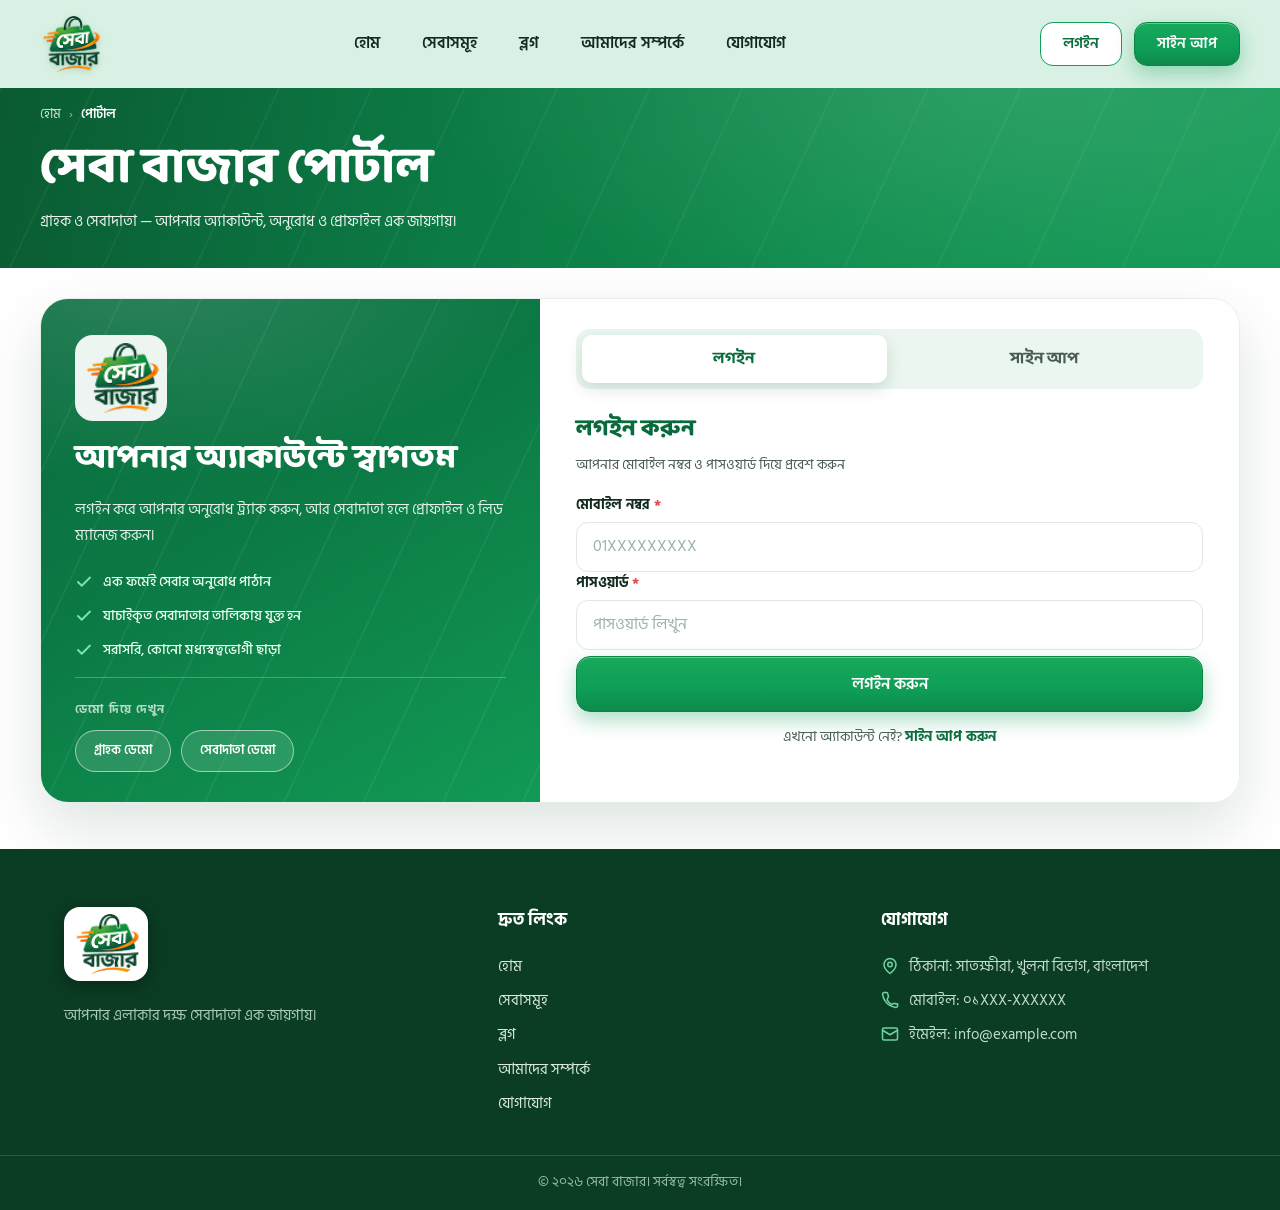
==== portal.html @ 0a8f495e "Add সেবা বাজার পোর্টাল — portal.html (গ্রাহক ও সেবাদাতা অ্যাকাউন্ট) New account portal inspired by t" ====
<!DOCTYPE html>
<html lang="bn">
<head>
  <meta charset="UTF-8" />
  <meta name="viewport" content="width=device-width, initial-scale=1.0" />
  <meta name="theme-color" content="#0b6e3c" />
  <title>পোর্টাল | সেবা বাজার — গ্রাহক ও সেবাদাতা অ্যাকাউন্ট</title>
  <meta name="description" content="সেবা বাজার পোর্টাল — গ্রাহক ও সেবাদাতা অ্যাকাউন্ট। লগইন বা সাইন আপ করুন, আপনার অনুরোধ ও প্রোফাইল পরিচালনা করুন।" />
  <meta property="og:title" content="পোর্টাল | সেবা বাজার" />
  <meta property="og:description" content="গ্রাহক ও সেবাদাতা — আপনার অ্যাকাউন্ট এক জায়গায়।" />
  <meta property="og:type" content="website" />
  <link rel="icon" type="image/png" href="assets/sheba-bazer-logo.png" />
  <link rel="stylesheet" href="css/styles.css" />
</head>
<body class="page-services page-portal" data-page="portal">

<div id="app-header"></div>

<main>

  <!-- Breadcrumb band -->
  <section class="svc-hero about-hero" aria-label="সেবা বাজার পোর্টাল">
    <div class="container">
      <nav class="svc-crumb" aria-label="বর্তমান পাতা">
        <a href="index.html">হোম</a>
        <span class="svc-crumb-sep" aria-hidden="true">›</span>
        <span aria-current="page">পোর্টাল</span>
      </nav>
      <h1 class="svc-title about-title">সেবা বাজার পোর্টাল</h1>
      <p class="svc-sub about-sub">গ্রাহক ও সেবাদাতা — আপনার অ্যাকাউন্ট, অনুরোধ ও প্রোফাইল এক জায়গায়।</p>
    </div>
  </section>

  <!-- ══════════ GATEWAY (logged out) ══════════ -->
  <section class="portal-gateway" id="portalGateway" aria-label="লগইন বা সাইন আপ">
    <div class="container">
      <div class="portal-shell">

        <!-- Brand panel -->
        <div class="portal-brand">
          <img class="portal-brand-logo" src="assets/sheba-bazer-logo.png" width="92" alt="সেবা বাজার লোগো" />
          <h2 class="portal-brand-title">আপনার অ্যাকাউন্টে স্বাগতম</h2>
          <p class="portal-brand-text">লগইন করে আপনার অনুরোধ ট্র্যাক করুন, আর সেবাদাতা হলে প্রোফাইল ও লিড ম্যানেজ করুন।</p>
          <ul class="portal-brand-list">
            <li><svg width="18" height="18" viewBox="0 0 24 24" fill="none" stroke="currentColor" stroke-width="2.4" stroke-linecap="round" stroke-linejoin="round" aria-hidden="true"><path d="M20 6 9 17l-5-5"/></svg> এক ফর্মেই সেবার অনুরোধ পাঠান</li>
            <li><svg width="18" height="18" viewBox="0 0 24 24" fill="none" stroke="currentColor" stroke-width="2.4" stroke-linecap="round" stroke-linejoin="round" aria-hidden="true"><path d="M20 6 9 17l-5-5"/></svg> যাচাইকৃত সেবাদাতার তালিকায় যুক্ত হন</li>
            <li><svg width="18" height="18" viewBox="0 0 24 24" fill="none" stroke="currentColor" stroke-width="2.4" stroke-linecap="round" stroke-linejoin="round" aria-hidden="true"><path d="M20 6 9 17l-5-5"/></svg> সরাসরি, কোনো মধ্যস্বত্বভোগী ছাড়া</li>
          </ul>
          <div class="portal-demo">
            <p class="portal-demo-title">ডেমো দিয়ে দেখুন</p>
            <div class="portal-demo-btns">
              <button type="button" class="portal-demo-btn" id="demoCustomerBtn">গ্রাহক ডেমো</button>
              <button type="button" class="portal-demo-btn" id="demoProviderBtn">সেবাদাতা ডেমো</button>
            </div>
          </div>
        </div>

        <!-- Form panel with tabs -->
        <div class="portal-forms">
          <div class="portal-tabs" role="tablist" aria-label="লগইন বা সাইন আপ">
            <button type="button" class="portal-tab is-active" id="tabLogin" role="tab" aria-selected="true" aria-controls="panelLogin">লগইন</button>
            <button type="button" class="portal-tab" id="tabSignup" role="tab" aria-selected="false" aria-controls="panelSignup">সাইন আপ</button>
          </div>

          <!-- LOGIN -->
          <form id="panelLogin" class="portal-panel" role="tabpanel" aria-labelledby="tabLogin" novalidate>
            <h2 class="portal-title">লগইন করুন</h2>
            <p class="portal-hint">আপনার মোবাইল নম্বর ও পাসওয়ার্ড দিয়ে প্রবেশ করুন</p>
            <div class="field">
              <label class="field-label" for="loginPhone">মোবাইল নম্বর <i>*</i></label>
              <input type="tel" id="loginPhone" class="field-input" placeholder="01XXXXXXXXX" inputmode="numeric" maxlength="11" autocomplete="tel" required />
              <p class="field-error">সঠিক ১১-সংখ্যার মোবাইল নম্বর দিন।</p>
            </div>
            <div class="field">
              <label class="field-label" for="loginPassword">পাসওয়ার্ড <i>*</i></label>
              <input type="password" id="loginPassword" class="field-input" placeholder="পাসওয়ার্ড লিখুন" autocomplete="current-password" required />
              <p class="field-error">পাসওয়ার্ড খালি রাখা যাবে না।</p>
            </div>
            <button type="submit" class="btn btn-solid btn-lg portal-submit">লগইন করুন</button>
            <p class="portal-switch">এখনো অ্যাকাউন্ট নেই? <button type="button" class="portal-switch-btn" data-goto-tab="signup">সাইন আপ করুন</button></p>
          </form>

          <!-- SIGNUP -->
          <form id="panelSignup" class="portal-panel" role="tabpanel" aria-labelledby="tabSignup" novalidate hidden>
            <h2 class="portal-title">অ্যাকাউন্ট খুলুন</h2>
            <p class="portal-hint">মিনিট খানেকেই গ্রাহক বা সেবাদাতা অ্যাকাউন্ট খুলুন</p>

            <fieldset class="portal-role-group" aria-label="অ্যাকাউন্টের ধরন">
              <legend class="field-label">আমি…</legend>
              <div class="portal-role-cards">
                <label class="portal-role-card is-checked">
                  <input type="radio" name="accountRole" value="customer" checked />
                  <span class="portal-role-icon" aria-hidden="true"><svg width="26" height="26" viewBox="0 0 24 24" fill="none" stroke="currentColor" stroke-width="2" stroke-linecap="round" stroke-linejoin="round"><circle cx="12" cy="8" r="4"/><path d="M4 21c0-3.9 3.6-7 8-7s8 3.1 8 7"/></svg></span>
                  <span class="portal-role-name">গ্রাহক</span>
                  <span class="portal-role-desc">সেবা পেতে চাই</span>
                </label>
                <label class="portal-role-card">
                  <input type="radio" name="accountRole" value="provider" />
                  <span class="portal-role-icon" aria-hidden="true"><svg width="26" height="26" viewBox="0 0 24 24" fill="none" stroke="currentColor" stroke-width="2" stroke-linecap="round" stroke-linejoin="round"><path d="M14.7 6.3a4.5 4.5 0 0 0-6 5.6L3 18.6a1.8 1.8 0 0 0 2.5 2.5l6.7-5.7a4.5 4.5 0 0 0 5.6-6l-3.2 3.2-2.6-2.6 3.7-3.7Z"/></svg></span>
                  <span class="portal-role-name">সেবাদাতা</span>
                  <span class="portal-role-desc">কাজ পেতে চাই</span>
                </label>
              </div>
            </fieldset>

            <div class="contact-grid">
              <div class="field">
                <label class="field-label" for="signupName">আপনার নাম <i>*</i></label>
                <input type="text" id="signupName" class="field-input" placeholder="নাম লিখুন" autocomplete="name" required />
                <p class="field-error">নামটি অন্তত ২ অক্ষরের হতে হবে।</p>
              </div>
              <div class="field">
                <label class="field-label" for="signupPhone">মোবাইল নম্বর <i>*</i></label>
                <input type="tel" id="signupPhone" class="field-input" placeholder="01XXXXXXXXX" inputmode="numeric" maxlength="11" autocomplete="tel" required />
                <p class="field-error">সঠিক ১১-সংখ্যার মোবাইল নম্বর দিন।</p>
              </div>
            </div>

            <div class="field">
              <label class="field-label" for="signupPassword">পাসওয়ার্ড <i>*</i></label>
              <input type="password" id="signupPassword" class="field-input" placeholder="কমপক্ষে ৬ অক্ষর" autocomplete="new-password" required />
              <p class="field-error">পাসওয়ার্ড কমপক্ষে ৬ অক্ষরের হতে হবে।</p>
            </div>

            <!-- provider-only fields -->
            <div class="portal-provider-fields" id="providerFields" hidden>
              <div class="field">
                <label class="field-label" for="providerService">আপনার সেবা <i>*</i></label>
                <label class="select-wrap">
                  <select id="providerService" class="select-input"><option value="">সেবা বেছে নিন</option></select>
                  <svg class="select-chevron" width="18" height="18" viewBox="0 0 24 24" fill="none" stroke="currentColor" stroke-width="2.2" stroke-linecap="round" stroke-linejoin="round"><path d="m6 9 6 6 6-6"/></svg>
                </label>
                <p class="field-error">অনুগ্রহ করে সেবাটি বেছে নিন।</p>
              </div>
              <div class="contact-grid contact-grid--area">
                <label class="select-wrap">
                  <span class="sr-only">বিভাগ</span>
                  <select id="providerDivision" class="select-input"><option value="">বিভাগ</option></select>
                  <svg class="select-chevron" width="18" height="18" viewBox="0 0 24 24" fill="none" stroke="currentColor" stroke-width="2.2" stroke-linecap="round" stroke-linejoin="round"><path d="m6 9 6 6 6-6"/></svg>
                </label>
                <label class="select-wrap">
                  <span class="sr-only">জেলা</span>
                  <select id="providerDistrict" class="select-input" disabled><option value="">জেলা</option></select>
                  <svg class="select-chevron" width="18" height="18" viewBox="0 0 24 24" fill="none" stroke="currentColor" stroke-width="2.2" stroke-linecap="round" stroke-linejoin="round"><path d="m6 9 6 6 6-6"/></svg>
                </label>
                <label class="select-wrap">
                  <span class="sr-only">উপজেলা</span>
                  <select id="providerUpazila" class="select-input" disabled><option value="">উপজেলা</option></select>
                  <svg class="select-chevron" width="18" height="18" viewBox="0 0 24 24" fill="none" stroke="currentColor" stroke-width="2.2" stroke-linecap="round" stroke-linejoin="round"><path d="m6 9 6 6 6-6"/></svg>
                </label>
              </div>
              <p class="field-error portal-area-error" id="providerAreaError" hidden>সেবাদাতা হতে হলে আপনার এলাকা বেছে নিন।</p>
            </div>

            <button type="submit" class="btn btn-solid btn-lg portal-submit">অ্যাকাউন্ট খুলুন</button>
            <p class="portal-switch">আগে থেকেই অ্যাকাউন্ট আছে? <button type="button" class="portal-switch-btn" data-goto-tab="login">লগইন করুন</button></p>
          </form>
        </div>

      </div>
    </div>
  </section>

  <!-- ══════════ DASHBOARD (logged in) ══════════ -->
  <section class="portal-dashboard" id="portalDashboard" aria-label="আমার ড্যাশবোর্ড" hidden>
    <div class="container">

      <!-- Welcome band -->
      <div class="portal-welcome">
        <div class="portal-welcome-id">
          <span class="portal-avatar" id="portalAvatar" aria-hidden="true">S</span>
          <div>
            <h2 class="portal-welcome-name" id="portalWelcomeName">স্বাগতম!</h2>
            <p class="portal-welcome-meta"><span class="portal-role-badge" id="portalRoleBadge">গ্রাহক</span><span id="portalWelcomePhone"></span></p>
          </div>
        </div>
        <button class="btn btn-outline-light portal-logout" id="portalLogoutBtn" type="button">
          <svg width="18" height="18" viewBox="0 0 24 24" fill="none" stroke="currentColor" stroke-width="2" stroke-linecap="round" stroke-linejoin="round" aria-hidden="true"><path d="M9 21H5a2 2 0 0 1-2-2V5a2 2 0 0 1 2-2h4"/><path d="m16 17 5-5-5-5"/><path d="M21 12H9"/></svg>
          লগআউট
        </button>
      </div>

      <!-- Stats row -->
      <div class="portal-stats" id="portalStats"></div>

      <div class="portal-dash-grid">
        <!-- Main column: requests / leads -->
        <div class="portal-panel-card">
          <div class="portal-panel-head">
            <h3 class="portal-panel-title" id="portalListTitle">আমার অনুরোধ</h3>
            <a class="btn btn-outline btn-sm" id="portalListCta" href="index.html#request">নতুন অনুরোধ</a>
          </div>
          <div class="portal-request-list" id="portalRequestList"></div>
          <div class="portal-empty" id="portalEmpty" hidden>
            <svg width="46" height="46" viewBox="0 0 24 24" fill="none" stroke="currentColor" stroke-width="1.6" stroke-linecap="round" stroke-linejoin="round" aria-hidden="true"><path d="M9 5h6M9 3h6a2 2 0 0 1 2 2v14l-5-3-5 3V5a2 2 0 0 1 2-2Z"/></svg>
            <p id="portalEmptyText"><strong>এখনো কোনো অনুরোধ নেই।</strong> সেবার অনুরোধ পাঠালে এখানে দেখতে পাবেন।</p>
            <a class="btn btn-solid" href="index.html#request">সেবার অনুরোধ পাঠান</a>
          </div>
        </div>

        <!-- Sidebar: profile editor -->
        <aside class="portal-panel-card portal-profile" aria-label="প্রোফাইল">
          <h3 class="portal-panel-title">প্রোফাইল</h3>
          <form id="portalProfileForm" novalidate>
            <div class="field">
              <label class="field-label" for="profileName">আপনার নাম <i>*</i></label>
              <input type="text" id="profileName" class="field-input" required />
            </div>
            <div class="field">
              <label class="field-label" for="profilePhone">মোবাইল নম্বর</label>
              <input type="text" id="profilePhone" class="field-input" readonly aria-readonly="true" />
            </div>
            <div class="field" id="profileServiceField" hidden>
              <label class="field-label" for="profileService">আপনার সেবা</label>
              <label class="select-wrap">
                <select id="profileService" class="select-input"></select>
                <svg class="select-chevron" width="18" height="18" viewBox="0 0 24 24" fill="none" stroke="currentColor" stroke-width="2.2" stroke-linecap="round" stroke-linejoin="round"><path d="m6 9 6 6 6-6"/></svg>
              </label>
            </div>
            <div class="field">
              <label class="field-label" for="profileAddress">ঠিকানা <span class="contact-optional">(ঐচ্ছিক)</span></label>
              <input type="text" id="profileAddress" class="field-input" placeholder="বাড়ির ঠিকানা" />
            </div>
            <div id="profileProviderFields" hidden>
              <label class="select-wrap">
                <span class="sr-only">বিভাগ</span>
                <select id="profileDivision" class="select-input"><option value="">বিভাগ</option></select>
                <svg class="select-chevron" width="18" height="18" viewBox="0 0 24 24" fill="none" stroke="currentColor" stroke-width="2.2" stroke-linecap="round" stroke-linejoin="round"><path d="m6 9 6 6 6-6"/></svg>
              </label>
              <label class="select-wrap">
                <span class="sr-only">জেলা</span>
                <select id="profileDistrict" class="select-input" disabled><option value="">জেলা</option></select>
                <svg class="select-chevron" width="18" height="18" viewBox="0 0 24 24" fill="none" stroke="currentColor" stroke-width="2.2" stroke-linecap="round" stroke-linejoin="round"><path d="m6 9 6 6 6-6"/></svg>
              </label>
              <label class="select-wrap">
                <span class="sr-only">উপজেলা</span>
                <select id="profileUpazila" class="select-input" disabled><option value="">উপজেলা</option></select>
                <svg class="select-chevron" width="18" height="18" viewBox="0 0 24 24" fill="none" stroke="currentColor" stroke-width="2.2" stroke-linecap="round" stroke-linejoin="round"><path d="m6 9 6 6 6-6"/></svg>
              </label>
              <div class="portal-availability">
                <label class="portal-switch-row" for="profileAvailable">
                  <span>
                    <strong>কাজ করতে আছি</strong>
                    <small>বন্ধ থাকলে গ্রাহকরা আপনাকে পাবেন না</small>
                  </span>
                  <input type="checkbox" id="profileAvailable" role="switch" />
                  <span class="portal-switch-ui" aria-hidden="true"></span>
                </label>
              </div>
            </div>
            <button type="submit" class="btn btn-solid portal-save">পরিবর্তন সংরক্ষণ করুন</button>
            <p class="portal-verify-note" id="portalVerifyNote" hidden>আপনার যাচাই প্রক্রিয়া চলছে — <strong>যাচাই প্রক্রিয়াধীন</strong></p>
            <a class="btn btn-outline portal-save" id="portalViewProfileBtn" href="service.html" hidden>আমার প্রোফাইল দেখুন</a>
          </form>
        </aside>
      </div>

    </div>
  </section>

</main>

<div id="app-footer"></div>

<script src="js/components.js"></script>
<script src="js/main.js"></script>
<script src="js/data-locations.js"></script>
<script src="js/portal.js"></script>
</body>
</html>
---- css/styles.css ----
/* ═══════════════════════════════════════════════════════════
   সেবা বাজার — Sheba Bazer · Design system
   Palette:
     --green-900  #0B3D24  footer / deep panel
     --green-800  #0A5B32  brand dark (logo stroke)
     --green-700  #0B6E3C  brand deep
     --green-600  #0E9E58  primary button
     --green-500  #17A95B  primary bright
     --headline   #096B3C  hero headline green
     --mint       #D9F1E4  hero background
     --mint-soft  #EAF6EF  page tint / form section
     --card-tint  #E9F6ED  feature cards
     --orange     #F58634  brand accent
   ═══════════════════════════════════════════════════════════ */

/* Self-hosted brand fonts (OFL) — Hind Siliguri & Baloo Da 2, Bengali + Latin subsets */
@font-face { font-family: 'Hind Siliguri'; font-style: normal; font-weight: 400; font-display: swap; src: url('../assets/fonts/hind-siliguri-bengali-400-normal.woff2') format('woff2'); unicode-range: U+0980-09FF, U+0964-0965, U+200C-200D; }
@font-face { font-family: 'Hind Siliguri'; font-style: normal; font-weight: 400; font-display: swap; src: url('../assets/fonts/hind-siliguri-latin-400-normal.woff2') format('woff2'); unicode-range: U+0000-00FF, U+2000-206F; }
@font-face { font-family: 'Hind Siliguri'; font-style: normal; font-weight: 500; font-display: swap; src: url('../assets/fonts/hind-siliguri-bengali-500-normal.woff2') format('woff2'); unicode-range: U+0980-09FF, U+0964-0965, U+200C-200D; }
@font-face { font-family: 'Hind Siliguri'; font-style: normal; font-weight: 500; font-display: swap; src: url('../assets/fonts/hind-siliguri-latin-500-normal.woff2') format('woff2'); unicode-range: U+0000-00FF, U+2000-206F; }
@font-face { font-family: 'Hind Siliguri'; font-style: normal; font-weight: 600; font-display: swap; src: url('../assets/fonts/hind-siliguri-bengali-600-normal.woff2') format('woff2'); unicode-range: U+0980-09FF, U+0964-0965, U+200C-200D; }
@font-face { font-family: 'Hind Siliguri'; font-style: normal; font-weight: 600; font-display: swap; src: url('../assets/fonts/hind-siliguri-latin-600-normal.woff2') format('woff2'); unicode-range: U+0000-00FF, U+2000-206F; }
@font-face { font-family: 'Hind Siliguri'; font-style: normal; font-weight: 700; font-display: swap; src: url('../assets/fonts/hind-siliguri-bengali-700-normal.woff2') format('woff2'); unicode-range: U+0980-09FF, U+0964-0965, U+200C-200D; }
@font-face { font-family: 'Hind Siliguri'; font-style: normal; font-weight: 700; font-display: swap; src: url('../assets/fonts/hind-siliguri-latin-700-normal.woff2') format('woff2'); unicode-range: U+0000-00FF, U+2000-206F; }
@font-face { font-family: 'Baloo Da 2'; font-style: normal; font-weight: 600; font-display: swap; src: url('../assets/fonts/baloo-da-2-bengali-600-normal.woff2') format('woff2'); unicode-range: U+0980-09FF, U+0964-0965, U+200C-200D; }
@font-face { font-family: 'Baloo Da 2'; font-style: normal; font-weight: 600; font-display: swap; src: url('../assets/fonts/baloo-da-2-latin-600-normal.woff2') format('woff2'); unicode-range: U+0000-00FF, U+2000-206F; }
@font-face { font-family: 'Baloo Da 2'; font-style: normal; font-weight: 700; font-display: swap; src: url('../assets/fonts/baloo-da-2-bengali-700-normal.woff2') format('woff2'); unicode-range: U+0980-09FF, U+0964-0965, U+200C-200D; }
@font-face { font-family: 'Baloo Da 2'; font-style: normal; font-weight: 700; font-display: swap; src: url('../assets/fonts/baloo-da-2-latin-700-normal.woff2') format('woff2'); unicode-range: U+0000-00FF, U+2000-206F; }
@font-face { font-family: 'Baloo Da 2'; font-style: normal; font-weight: 800; font-display: swap; src: url('../assets/fonts/baloo-da-2-bengali-800-normal.woff2') format('woff2'); unicode-range: U+0980-09FF, U+0964-0965, U+200C-200D; }
@font-face { font-family: 'Baloo Da 2'; font-style: normal; font-weight: 800; font-display: swap; src: url('../assets/fonts/baloo-da-2-latin-800-normal.woff2') format('woff2'); unicode-range: U+0000-00FF, U+2000-206F; }

/* Author `display` rules must never defeat the `hidden` attribute */
[hidden] { display: none !important; }

:root {
  --green-900: #0b3d24;
  --green-800: #0a5b32;
  --green-700: #0b6e3c;
  --green-600: #0e9e58;
  --green-500: #17a95b;
  --green-100: #e9f6ed;
  --headline: #096b3c;
  --mint: #d9f1e4;
  --mint-soft: #eaf6ef;
  --mint-deep: #dcefe4;
  --orange: #f58634;
  --ink: #122b1f;
  --ink-soft: #4a5d52;
  --white: #ffffff;
  --radius-lg: 28px;
  --radius-md: 18px;
  --radius-sm: 12px;
  --shadow-card: 0 24px 60px rgba(11, 61, 36, 0.14);
  --shadow-soft: 0 10px 30px rgba(11, 61, 36, 0.10);
  --shadow-btn: 0 8px 20px rgba(14, 158, 88, 0.35);
  --font-body: 'Hind Siliguri', system-ui, sans-serif;
  --font-display: 'Baloo Da 2', 'Hind Siliguri', system-ui, sans-serif;
}

* { box-sizing: border-box; margin: 0; padding: 0; }

html { scroll-behavior: smooth; scroll-padding-top: 96px; }

body {
  font-family: var(--font-body);
  color: var(--ink);
  background: var(--white);
  line-height: 1.6;
  -webkit-font-smoothing: antialiased;
  overflow-x: hidden;
}

.container { width: min(1200px, 100% - 48px); margin-inline: auto; }
.container--narrow { width: min(920px, 100% - 40px); }

.sr-only {
  position: absolute; width: 1px; height: 1px; overflow: hidden;
  clip: rect(0 0 0 0); clip-path: inset(50%); white-space: nowrap;
}

:focus-visible { outline: 3px solid var(--orange); outline-offset: 2px; border-radius: 4px; }

button { font-family: inherit; cursor: pointer; border: none; background: none; }
img, svg { display: block; }

/* ══════════ BUTTONS ══════════ */
.btn {
  display: inline-flex; align-items: center; justify-content: center; gap: 10px;
  font-family: var(--font-body); font-weight: 600; font-size: 1.02rem;
  border-radius: 16px; padding: 13px 26px;
  transition: transform .18s ease, box-shadow .18s ease, background .18s ease, color .18s ease, border-color .18s ease;
  text-decoration: none; white-space: nowrap;
}
.btn:active { transform: scale(.97); }

.btn-solid {
  color: #fff;
  background: linear-gradient(180deg, var(--green-500) 0%, var(--green-600) 60%, #0d8a4b 100%);
  box-shadow: var(--shadow-btn), inset 0 1px 0 rgba(255,255,255,.35);
  border: 1px solid #0c8544;
}
.btn-solid:hover { transform: translateY(-2px); box-shadow: 0 12px 26px rgba(14,158,88,.4), inset 0 1px 0 rgba(255,255,255,.35); }

.btn-outline {
  color: var(--green-700);
  background: #fff;
  border: 1.6px solid var(--green-600);
}
.btn-outline:hover { background: #eefaf1; transform: translateY(-2px); }

.btn-sm { padding: 9px 22px; font-size: .95rem; border-radius: 13px; }

.btn-hero {
  color: #fff;
  background: linear-gradient(180deg, var(--green-500) 0%, var(--green-600) 55%, #0d8a4b 100%);
  box-shadow: var(--shadow-btn), inset 0 1px 0 rgba(255,255,255,.4);
  border-radius: 18px; padding: 15px 34px; font-size: 1.12rem;
  border: 1px solid #0c8544;
}
.btn-hero:hover { transform: translateY(-2px); box-shadow: 0 14px 30px rgba(14,158,88,.45), inset 0 1px 0 rgba(255,255,255,.4); }

/* ══════════ HEADER — transparent, fixed to top (no background) ══════════
   Sits seamlessly on the mint hero at the top of the page.
   A frosted state fades in only once the user scrolls, so the
   sticky bar stays readable over the dark green sections.        */
.site-header {
  position: fixed; top: 0; left: 0; right: 0; z-index: 100;
  background: none;
  border-bottom: 1px solid transparent;
  transition: background .3s ease, box-shadow .3s ease, border-color .3s ease;
}
.site-header.is-scrolled {
  background: rgba(255, 255, 255, 0.82);
  backdrop-filter: blur(16px); -webkit-backdrop-filter: blur(16px);
  border-bottom-color: rgba(11, 61, 36, 0.08);
  box-shadow: 0 10px 30px rgba(11, 61, 36, 0.12);
}
.site-header.menu-open {
  background: rgba(255, 255, 255, 0.96);
  backdrop-filter: blur(16px); -webkit-backdrop-filter: blur(16px);
  border-bottom-color: rgba(11, 61, 36, 0.08);
}

.header-inner {
  height: 88px;                       /* site open: taller bar */
  display: flex; align-items: center; justify-content: space-between; gap: 20px;
  transition: height .38s cubic-bezier(.4, 0, .2, 1);
}
.site-header.is-scrolled .header-inner { height: 66px; }   /* normal height when sticky */

.logo { display: inline-flex; align-items: center; gap: 12px; text-decoration: none; flex-shrink: 0; }
.logo-mark { height: auto; display: block; filter: drop-shadow(0 2px 3px rgba(11,61,36,.18)); transition: transform .38s cubic-bezier(.4, 0, .2, 1); }
.site-header.is-scrolled .header-inner .logo-mark { transform: scale(.88); }

.desktop-nav { display: flex; align-items: center; gap: 6px; }
.nav-link {
  font-family: var(--font-body); font-weight: 600; font-size: .98rem;
  color: var(--ink); text-decoration: none;
  padding: 9px 18px; border-radius: 12px;
  transition: background .18s ease, color .18s ease;
}
.nav-link:hover { background: #eef6f0; color: var(--green-700); }
.nav-link.is-active {
  background: #ffffff;
  color: var(--green-800);
  box-shadow: 0 2px 10px rgba(11, 61, 36, 0.14), inset 0 0 0 1px rgba(11,61,36,.06);
}

.header-actions { display: flex; align-items: center; gap: 12px; flex-shrink: 0; }

/* hamburger */
.hamburger {
  display: none; width: 44px; height: 44px; border-radius: 12px;
  border: 1.5px solid #dcefe4; background: #fff;
  flex-direction: column; align-items: center; justify-content: center; gap: 5px;
}
.hamburger span {
  display: block; width: 20px; height: 2.4px; border-radius: 2px;
  background: var(--green-800); transition: transform .25s ease, opacity .25s ease;
}
.hamburger[aria-expanded="true"] span:nth-child(1) { transform: translateY(7.4px) rotate(45deg); }
.hamburger[aria-expanded="true"] span:nth-child(2) { opacity: 0; }
.hamburger[aria-expanded="true"] span:nth-child(3) { transform: translateY(-7.4px) rotate(-45deg); }

.mobile-panel {
  background: rgba(255,255,255,.98);
  border-top: 1px solid #e4efe8;
  box-shadow: 0 24px 40px rgba(11,61,36,.14);
  animation: panelDrop .28s ease;
}
@keyframes panelDrop { from { opacity: 0; transform: translateY(-10px); } to { opacity: 1; transform: none; } }
.mobile-nav { padding: 18px 24px 26px; display: flex; flex-direction: column; gap: 4px; }
.mobile-link {
  font-weight: 600; font-size: 1.05rem; color: var(--ink); text-decoration: none;
  padding: 12px 14px; border-radius: 12px; border-bottom: 1px solid #eef3ee;
}
.mobile-link:last-of-type { border-bottom: none; }
.mobile-link:hover { background: var(--mint-soft); color: var(--green-800); }
.mobile-auth { display: flex; gap: 12px; margin-top: 12px; }
.mobile-auth .btn { flex: 1; }

/* ══════════ HERO ══════════
   Hero paints from the very top of the document, behind the fixed transparent header. */
.hero {
  padding-bottom: 80px;
  background:
    radial-gradient(1100px 500px at 78% -10%, #ffffff 0%, rgba(255,255,255,0) 55%),
    var(--mint);
  overflow: hidden;
}
.hero-grid {
  display: grid; grid-template-columns: 1.02fr 1fr; align-items: center;
  gap: 24px; min-height: 544px;
  padding: 120px 0 30px;
  position: relative;
}

.hero-badge {
  display: inline-flex; align-items: center; gap: 8px;
  background: #fff; color: var(--green-800);
  font-weight: 600; font-size: .88rem;
  border-radius: 999px; padding: 8px 18px;
  box-shadow: 0 4px 14px rgba(11,61,36,.10);
  border: 1px solid #e2efe6;
}
.hero-badge::before { content: ""; width: 8px; height: 8px; border-radius: 50%; background: var(--green-600); box-shadow: 0 0 0 3px rgba(14,158,88,.2); }

.hero-title {
  margin-top: 20px;
  font-family: var(--font-display);
  font-weight: 800;
  font-size: clamp(2.3rem, 4.4vw, 3.15rem);
  line-height: 1.18;
  letter-spacing: -0.5px;
  color: var(--headline);
  transition: opacity .3s ease, transform .3s ease;
}
@media (min-width: 981px) {
  .hero-title { white-space: nowrap; }
}
.hero-title span { color: var(--green-600); }

.hero-sub {
  margin-top: 16px;
  font-size: clamp(1.02rem, 1.6vw, 1.22rem);
  color: #3c5145; max-width: 46ch;
  transition: opacity .3s ease, transform .3s ease;
}

.hero-copy.is-fading .hero-title,
.hero-copy.is-fading .hero-sub,
.hero-copy.is-fading .hero-badge { opacity: 0; transform: translateY(12px); }

.btn-hero { margin-top: 30px; }

.hero-dots { display: flex; gap: 8px; margin-top: 26px; }
.hero-dot {
  width: 10px; height: 10px; border-radius: 999px;
  background: #a9cfba; transition: all .3s ease; border: none; padding: 0;
}
.hero-dot.is-active { width: 30px; background: var(--green-700); }
.hero-dot:hover { background: var(--green-600); }

.hero-art { display: flex; justify-content: center; align-items: flex-end; }
.fort-scene { width: min(100%, 560px); height: auto; }

/* ══════════ AREA FILTER CARD ══════════ */
.area-card-wrap { position: relative; z-index: 5; }
.area-card {
  background: #fff;
  border-radius: var(--radius-lg);
  box-shadow: var(--shadow-card);
  padding: 26px 30px 24px;
  border: 1px solid #eef5ef;
}
.area-card-title {
  font-size: 1.12rem; font-weight: 700; color: var(--headline);
  margin-bottom: 14px;
}
.area-card-title span { color: var(--green-600); }
.area-grid {
  display: grid; grid-template-columns: repeat(4, 1fr); gap: 12px;
}

.select-wrap { position: relative; display: block; }
.select-input {
  width: 100%; height: 50px;
  appearance: none; -webkit-appearance: none;
  background: #fff;
  border: 1.5px solid #dfe9e2;
  border-radius: var(--radius-sm);
  padding: 0 42px 0 16px;
  font-family: var(--font-body); font-size: .97rem; color: var(--ink);
  transition: border-color .18s ease, box-shadow .18s ease;
}
.select-input:hover { border-color: #c4dccd; }
.select-input:focus { outline: none; border-color: var(--green-600); box-shadow: 0 0 0 4px rgba(14,158,88,.16); }
.select-input:disabled { background: #f5f8f6; color: #93a89c; cursor: not-allowed; }
.select-input:invalid { color: #6b7f72; }
.select-chevron {
  position: absolute; right: 13px; top: 50%; transform: translateY(-50%);
  color: #6b7f72; pointer-events: none;
}

.area-card-btn { margin-top: 14px; border-radius: 14px; }

/* ══════════ SERVICES ══════════ */
.services {
  background:
    radial-gradient(1200px 600px at 15% 0%, rgba(255,255,255,.09), transparent 60%),
    radial-gradient(circle at 50% 50%, transparent 0 90%, rgba(0,0,0,.08)),
    repeating-linear-gradient(-45deg, rgba(255,255,255,.035) 0 2px, transparent 2px 26px),
    linear-gradient(115deg, #086b3d 0%, #0c7a45 35%, #0e8f4e 70%, #119a55 100%);
  padding: 58px 0 64px;
  position: relative;
}

.section-title {
  font-family: var(--font-display); font-weight: 700;
  text-align: center; letter-spacing: -.3px;
}
.section-title--light { color: #fff; font-size: clamp(1.5rem, 3vw, 2.15rem); text-shadow: 0 2px 10px rgba(0,0,0,.18); }
.section-sub { text-align: center; }
.section-sub--light { color: rgba(255,255,255,.85); font-size: .98rem; margin-top: 6px; }

.services-grid {
  margin-top: 34px;
  display: grid; grid-template-columns: repeat(6, 1fr); gap: 26px 12px;
}
.service-item {
  display: flex; flex-direction: column; align-items: center; gap: 12px;
  background: none; border: none; padding: 2px; border-radius: 20px;
}
.service-circle {
  width: 104px; height: 104px; border-radius: 50%;
  background: #fff;
  display: grid; place-items: center;
  box-shadow: 0 10px 24px rgba(4,54,29,.35), inset 0 -4px 0 rgba(11,61,36,.06);
  transition: transform .22s ease, box-shadow .22s ease;
}
.service-circle svg { width: 44px; height: 44px; stroke: var(--green-700); transition: transform .22s ease; }
.service-item:hover .service-circle { transform: translateY(-7px) scale(1.05); box-shadow: 0 18px 36px rgba(4,54,29,.45), 0 0 0 6px rgba(255,255,255,.18); }
.service-item:hover .service-circle svg { transform: scale(1.08); }
.service-item.is-selected .service-circle { box-shadow: 0 0 0 5px #ffd9b0, 0 18px 36px rgba(4,54,29,.45); }
.service-label {
  color: #fff; font-weight: 600; font-size: .97rem; text-align: center;
  text-shadow: 0 1px 4px rgba(0,0,0,.25);
}

/* ad carousel */
.ad-panel {
  margin: 44px auto 0;
  max-width: 920px;
  position: relative;
  background: linear-gradient(160deg, rgba(4,54,29,.55), rgba(4,54,29,.38));
  border: 1px solid rgba(255,255,255,.16);
  border-radius: 26px;
  box-shadow: inset 0 1px 0 rgba(255,255,255,.12), 0 18px 40px rgba(4,54,29,.35);
  overflow: hidden;
}
.ad-viewport { overflow: hidden; border-radius: 26px; }
.ad-track {
  display: flex;
  transition: transform .45s cubic-bezier(.4,.1,.2,1);
}
.ad-slide {
  min-width: 100%;
  padding: 30px 96px 32px;
  text-align: center;
  display: flex; flex-direction: column; align-items: center; gap: 8px;
}
.ad-badge {
  background: rgba(255,255,255,.2); color: #fff;
  font-size: .8rem; font-weight: 600; border-radius: 999px;
  padding: 5px 16px; border: 1px solid rgba(255,255,255,.25);
}
.ad-headline {
  font-family: var(--font-display); font-weight: 700; color: #fff;
  font-size: clamp(1.25rem, 2.6vw, 1.75rem); line-height: 1.35;
}
.ad-sub { color: rgba(255,255,255,.85); font-size: .92rem; }
.ad-cta {
  margin-top: 6px; background: #fff; color: var(--green-800);
  border: 1.5px solid rgba(255,255,255,.9);
  font-weight: 700; border-radius: 999px; padding: 9px 24px;
  box-shadow: 0 6px 16px rgba(0,0,0,.22);
  transition: transform .18s ease;
}
.ad-cta:hover { transform: translateY(-2px) scale(1.02); }

.ad-arrow {
  position: absolute; top: 50%; transform: translateY(-50%);
  width: 46px; height: 46px; border-radius: 50%;
  background: #fff; color: var(--green-800);
  display: grid; place-items: center;
  box-shadow: 0 6px 16px rgba(0,0,0,.3);
  transition: transform .18s ease, box-shadow .18s ease;
  z-index: 2;
}
.ad-arrow:hover { transform: translateY(-50%) scale(1.1); box-shadow: 0 8px 22px rgba(0,0,0,.35); }
.ad-arrow--prev { left: 20px; }
.ad-arrow--next { right: 20px; }

.ad-dots { display: flex; justify-content: center; gap: 8px; margin-top: 16px; }
.ad-dot { width: 9px; height: 9px; border-radius: 999px; background: rgba(255,255,255,.45); border: none; padding: 0; transition: all .3s ease; }
.ad-dot.is-active { width: 26px; background: #fff; }

/* ══════════ TRUSTED PARTNERS ══════════ */
.partners { background: #fff; padding: 54px 0 46px; }
.section-title--dark { color: var(--headline); font-size: clamp(1.35rem, 2.6vw, 1.8rem); }
.partners-row {
  margin-top: 30px;
  display: flex; justify-content: center; gap: clamp(28px, 7vw, 110px);
  flex-wrap: wrap;
}
.partner {
  display: flex; flex-direction: column; align-items: center; gap: 12px;
  background: none; border: none; border-radius: 18px; padding: 6px 4px;
  transition: transform .2s ease;
}
.partner:hover { transform: translateY(-4px); }
.partner-seal {
  width: 96px; height: 96px; border-radius: 50%;
  background: radial-gradient(circle at 34% 30%, #1cb062, #0e8f4c 55%, #086b3d 100%);
  color: #fff; font-family: var(--font-display); font-weight: 800; font-size: 2.5rem;
  display: grid; place-items: center;
  box-shadow: 0 12px 26px rgba(11,110,60,.4), inset 0 -6px 12px rgba(0,0,0,.18), inset 0 2px 3px rgba(255,255,255,.35);
  border: 3px solid #063f24;
  text-shadow: 0 2px 4px rgba(0,0,0,.3);
}
.partner-name { font-weight: 700; font-size: .92rem; color: var(--ink); text-align: center; max-width: 130px; }

/* ══════════ REQUEST FORM SECTION ══════════ */
.request-section {
  background: linear-gradient(180deg, var(--mint-soft) 0%, var(--mint-deep) 100%);
  padding: 18px 0 76px;
}
.request-card {
  background: #fff; border-radius: var(--radius-lg);
  box-shadow: var(--shadow-card);
  border: 1px solid #eef5ef;
  padding: clamp(26px, 4.5vw, 44px) clamp(20px, 4.5vw, 44px);
  transition: box-shadow .3s ease;
}
.request-card.is-pulsing { animation: cardPulse 1.6s ease 2; }
@keyframes cardPulse {
  0%, 100% { box-shadow: var(--shadow-card); }
  50% { box-shadow: 0 0 0 6px rgba(245,134,52,.4), var(--shadow-card); }
}
.request-title {
  text-align: center; font-family: var(--font-display); font-weight: 700;
  color: var(--headline); font-size: clamp(1.4rem, 3vw, 1.75rem);
}

/* search */
.search-row { display: flex; gap: 12px; margin-top: 20px; }
.search-box { position: relative; flex: 1; }
.search-icon { position: absolute; left: 18px; top: 50%; transform: translateY(-50%); color: #8aa093; pointer-events: none; }
.search-input {
  width: 100%; height: 52px; border-radius: var(--radius-sm);
  border: 1.5px solid #dfe9e2; background: #fff;
  padding: 0 16px 0 50px; font-size: 1rem; font-family: var(--font-body);
  transition: border-color .18s ease, box-shadow .18s ease;
}
.search-input:focus { outline: none; border-color: var(--green-600); box-shadow: 0 0 0 4px rgba(14,158,88,.16); }
.search-btn { border-radius: var(--radius-sm); }

.suggest-list {
  position: absolute; top: calc(100% + 8px); left: 0; right: 0; z-index: 30;
  background: #fff; border-radius: var(--radius-sm); overflow: hidden;
  box-shadow: 0 18px 40px rgba(11,61,36,.18); border: 1px solid #e5efe8;
  display: none; list-style: none; max-height: 280px; overflow-y: auto;
}
.suggest-list.is-open { display: block; animation: panelDrop .2s ease; }
.suggest-item {
  display: flex; align-items: center; gap: 12px; width: 100%;
  padding: 11px 14px; background: #fff; text-align: left;
  font-size: .95rem; font-weight: 500; color: var(--ink);
  border-bottom: 1px solid #f0f5f1; transition: background .12s ease;
}
.suggest-item:last-child { border-bottom: none; }
.suggest-item:hover, .suggest-item.is-active { background: var(--mint-soft); }
.suggest-item svg { stroke: var(--green-700); flex-shrink: 0; }
.suggest-empty { padding: 12px 14px; color: var(--ink-soft); font-size: .9rem; }

.or-divider {
  display: flex; align-items: center; gap: 14px;
  margin: 18px 0 16px; color: var(--ink-soft); font-size: .88rem;
}
.or-divider::before, .or-divider::after {
  content: ""; flex: 1; height: 1.5px;
  background: linear-gradient(90deg, transparent, #d8e6dd, transparent);
}

/* tabs */
.tab-row { display: flex; gap: 12px; }
.tab-btn {
  flex: 1; height: 48px; border-radius: var(--radius-sm);
  font-size: 1.02rem; font-weight: 600; color: var(--green-800);
  background: #fff; border: 1.5px solid #dfe9e2;
  transition: all .2s ease;
}
.tab-btn.is-active {
  background: linear-gradient(180deg, var(--green-500), var(--green-600) 60%, #0d8a4b);
  color: #fff; border-color: #0c8544; box-shadow: var(--shadow-btn);
}

/* form */
.request-form { margin-top: 20px; }
.form-grid { display: grid; grid-template-columns: 1fr 1fr; gap: 14px 16px; }
.field--full { grid-column: 1 / -1; }

.field-label { display: block; font-size: .86rem; font-weight: 700; margin-bottom: 6px; color: var(--ink); }
.field-label i { color: #e5484d; font-style: normal; }
.field-input {
  width: 100%; height: 50px; border-radius: var(--radius-sm);
  border: 1.5px solid #dfe9e2; padding: 0 16px;
  font-family: var(--font-body); font-size: .97rem; color: var(--ink);
  transition: border-color .18s ease, box-shadow .18s ease; background: #fff;
}
.field-input::placeholder { color: #9db3a6; }
.field-input:focus { outline: none; border-color: var(--green-600); box-shadow: 0 0 0 4px rgba(14,158,88,.16); }
.field-textarea { height: auto; min-height: 96px; padding: 13px 16px; resize: vertical; }
.select-wrap--field .select-input { height: 50px; }

.field-error { display: none; color: #e5484d; font-size: .8rem; margin-top: 5px; font-weight: 500; }
.field.has-error .field-input, .field.has-error .select-input { border-color: #e5484d; background: #fff7f7; }
.field.has-error .field-error { display: block; }

.request-submit {
  width: 100%; margin-top: 18px; height: 54px; font-size: 1.08rem; border-radius: var(--radius-sm);
}

/* success panel */
.request-success { text-align: center; padding: 26px 10px 6px; animation: panelDrop .4s ease; }
.success-icon {
  width: 76px; height: 76px; border-radius: 50%;
  background: linear-gradient(180deg, var(--green-500), var(--green-700));
  color: #fff; display: grid; place-items: center; margin: 0 auto 16px;
  box-shadow: 0 12px 30px rgba(14,158,88,.4);
}
.request-success h3 { font-family: var(--font-display); color: var(--headline); font-size: 1.4rem; }
.request-success p { color: var(--ink-soft); margin: 8px 0 18px; }

/* provider box */
.provider-box {
  margin-top: 22px; background: var(--mint-soft);
  border: 1px dashed #bcd9c7; border-radius: var(--radius-md);
  text-align: center; padding: 20px 18px;
}
.provider-title { font-weight: 700; color: var(--headline); font-size: 1.08rem; }
.provider-sub { color: var(--ink-soft); font-size: .9rem; margin: 4px 0 12px; }

/* ══════════ ABOUT ══════════ */
.about { background: #fff; padding: 66px 0 60px; }
.about-title {
  font-family: var(--font-display); font-weight: 700;
  color: var(--headline); font-size: clamp(1.6rem, 3vw, 2rem);
}
.about-text { margin-top: 14px; max-width: 1000px; font-size: 1.06rem; color: #243b2f; }
.about-text strong { color: var(--green-800); }

.features-grid {
  margin-top: 30px;
  display: grid; grid-template-columns: repeat(4, 1fr); gap: 16px;
}
.feature-card {
  background: var(--green-100);
  border: 1px solid #d9ecdf;
  border-radius: var(--radius-md);
  padding: 18px; display: flex; gap: 14px; align-items: flex-start;
  transition: transform .2s ease, box-shadow .2s ease;
}
.feature-card:hover { transform: translateY(-4px); box-shadow: var(--shadow-soft); }
.feature-num {
  flex-shrink: 0; width: 40px; height: 40px; border-radius: 50%;
  background: linear-gradient(180deg, var(--green-500), var(--green-700));
  color: #fff; font-weight: 700; font-size: 1.05rem;
  display: grid; place-items: center;
  box-shadow: 0 5px 12px rgba(14,158,88,.35);
}
.feature-title { font-weight: 700; font-size: .98rem; }
.feature-desc { color: var(--ink-soft); font-size: .85rem; line-height: 1.55; margin-top: 3px; }

.stats-row {
  margin-top: 26px;
  display: grid; grid-template-columns: repeat(3, 1fr); gap: 16px;
}
.stat-card {
  border: 1.5px solid #e3ede6; border-radius: var(--radius-md);
  background: #fff; text-align: center; padding: 22px 12px;
  box-shadow: 0 4px 16px rgba(11,61,36,.05);
}
.stat-number {
  font-family: var(--font-display); font-weight: 800;
  font-size: clamp(1.6rem, 3.4vw, 2.2rem); color: var(--headline);
  font-variant-numeric: tabular-nums;
}
.stat-label { color: var(--ink-soft); font-size: .9rem; margin-top: 2px; }

/* ══════════ FOOTER ══════════ */
.site-footer { background: var(--green-900); color: #d7e8dd; }
.footer-grid {
  display: grid; grid-template-columns: 1.15fr 1fr 1fr;
  gap: 48px; padding: 58px 24px 34px;
}
.logo--footer { gap: 10px; }
.logo--footer .logo-mark {
  width: 84px;
  background: #ffffff;
  border-radius: 16px;
  padding: 7px 9px;           /* light tile keeps the dark wordmark legible on the dark footer */
  filter: drop-shadow(0 4px 10px rgba(0,0,0,.35));
}
.footer-tagline { margin-top: 14px; font-size: .95rem; color: #a8c9b4; max-width: 34ch; }

.footer-heading {
  color: #fff; font-size: 1.05rem; font-weight: 700;
  margin-bottom: 16px; font-family: var(--font-body);
}
.footer-link {
  display: block; color: #d7e8dd; text-decoration: none;
  padding: 5px 0; font-size: .95rem; transition: color .15s ease, transform .15s ease;
}
.footer-link:hover { color: #ffb877; transform: translateX(4px); }

.footer-contact {
  display: flex; align-items: flex-start; gap: 10px;
  font-size: .95rem; padding: 5px 0; color: #c3dcd0;
}
.footer-contact svg { color: #6fd3a0; flex-shrink: 0; margin-top: 2px; }

.footer-bottom { border-top: 1px solid rgba(255,255,255,.14); }
.footer-bottom p {
  text-align: center; padding: 16px 0;
  font-size: .85rem; color: #93b8a2;
}

/* ══════════ AUTH MODAL ══════════ */
.auth-overlay {
  position: fixed; inset: 0; z-index: 200;
  background: rgba(6, 32, 19, 0.6);
  backdrop-filter: blur(6px); -webkit-backdrop-filter: blur(6px);
  display: grid; place-items: center; padding: 20px;
  animation: fadeIn .25s ease;
}
@keyframes fadeIn { from { opacity: 0; } to { opacity: 1; } }
.auth-modal {
  position: relative; width: min(430px, 100%);
  background: #fff; border-radius: var(--radius-lg);
  box-shadow: 0 30px 80px rgba(0,0,0,.35);
  padding: 34px 30px 26px; text-align: center;
  animation: modalIn .35s cubic-bezier(.2,1.4,.4,1);
}
@keyframes modalIn { from { opacity: 0; transform: translateY(30px) scale(.94); } to { opacity: 1; transform: none; } }
.auth-close {
  position: absolute; top: 14px; right: 14px;
  width: 38px; height: 38px; border-radius: 10px;
  display: grid; place-items: center; color: var(--ink-soft);
  background: var(--mint-soft); transition: background .15s ease;
}
.auth-close:hover { background: #dcefe4; }
.auth-logo { display: flex; justify-content: center; margin-bottom: 6px; }
.logo-mark--sm { width: 104px; }
.auth-title { font-family: var(--font-display); color: var(--headline); font-size: 1.5rem; font-weight: 800; }
.auth-sub { color: var(--ink-soft); font-size: .92rem; margin-top: 4px; }
.auth-form { margin-top: 18px; text-align: left; display: flex; flex-direction: column; gap: 12px; }
.auth-submit { width: 100%; height: 50px; border-radius: var(--radius-sm); }
.auth-switch { margin-top: 16px; font-size: .9rem; color: var(--ink-soft); }
.auth-switch-btn { color: var(--green-700); font-weight: 700; text-decoration: underline; text-underline-offset: 3px; }

/* ══════════ TOAST ══════════ */
.toast {
  position: fixed; bottom: 28px; left: 50%;
  transform: translate(-50%, 24px);
  background: var(--green-900); color: #eafff3;
  font-size: .95rem; font-weight: 500;
  padding: 13px 22px; border-radius: 14px;
  box-shadow: 0 14px 40px rgba(0,0,0,.35);
  max-width: min(90vw, 460px); text-align: center;
  opacity: 0; pointer-events: none; z-index: 300;
  transition: opacity .3s ease, transform .3s ease;
  border: 1px solid rgba(255,255,255,.14);
}
.toast.is-visible { opacity: 1; transform: translate(-50%, 0); }
.toast.is-error { background: #4a1420; color: #ffd9de; border-color: rgba(255,255,255,.2); }

/* ══════════ REVEAL ON SCROLL ══════════ */
.reveal { opacity: 0; transform: translateY(30px); transition: opacity .7s ease, transform .7s ease; }
.reveal.is-visible { opacity: 1; transform: none; }

/* ══════════════════════════════════════════
   RESPONSIVE
   ══════════════════════════════════════════ */

@media (max-width: 1024px) {
  .services-grid { grid-template-columns: repeat(6, 1fr); gap: 22px 8px; }
  .service-circle { width: 88px; height: 88px; }
  .service-circle svg { width: 38px; height: 38px; }
  .features-grid { grid-template-columns: repeat(2, 1fr); }
}

@media (max-width: 980px) {
  .desktop-nav { display: none; }
  .hamburger { display: flex; }
  .header-actions .btn { display: none; }
  .header-inner { height: 76px; }
  .site-header.is-scrolled .header-inner { height: 60px; }

  .hero-grid {
    grid-template-columns: 1fr;
    min-height: 0; text-align: left;
    padding: 92px 0 22px; gap: 8px;
  }
  .hero-art { order: -1; }
  .fort-scene { width: min(100%, 400px); margin-inline: auto; }
  .hero-title { font-size: clamp(2rem, 9vw, 2.6rem); }
  .btn-hero { margin-top: 22px; }

  .area-grid { grid-template-columns: 1fr 1fr; }

  .services-grid { grid-template-columns: repeat(4, 1fr); gap: 22px 6px; }
  .service-circle { width: 82px; height: 82px; }
  .service-circle svg { width: 34px; height: 34px; }
  .service-label { font-size: .82rem; }

  .footer-grid { grid-template-columns: 1fr 1fr; gap: 34px; }
  .footer-brand { grid-column: 1 / -1; }
}

@media (max-width: 620px) {
  .container { width: min(1200px, 100% - 32px); }
  .header-actions { gap: 8px; }
  .header-inner .logo-mark { width: 50px; }

  .ad-slide { padding: 22px 64px 26px; }
  .ad-arrow { width: 38px; height: 38px; }
  .ad-arrow--prev { left: 10px; }
  .ad-arrow--next { right: 10px; }

  .form-grid { grid-template-columns: 1fr; }
  .search-row { flex-direction: column; }
  .search-btn { width: 100%; height: 50px; }
  .tab-row { flex-direction: row; gap: 8px; }
  .tab-btn { font-size: .92rem; }

  .features-grid { grid-template-columns: 1fr; }
  .stats-row { grid-template-columns: 1fr; }
  .stat-card { display: flex; align-items: baseline; justify-content: center; gap: 12px; padding: 16px; }

  .footer-grid { grid-template-columns: 1fr; gap: 30px; padding: 44px 18px 26px; }
  .partners-row { gap: 10px; }
  .partner { padding: 2px; }
  .partner-seal { width: 64px; height: 64px; font-size: 1.7rem; border-width: 2px; }
  .partner-name { font-size: .7rem; max-width: 80px; line-height: 1.4; }
}

@media (prefers-reduced-motion: reduce) {
  *, *::before, *::after { animation-duration: .001s !important; transition-duration: .001s !important; scroll-behavior: auto !important; }
  html { scroll-behavior: auto; }
}

/* ══════════ SERVICES PAGE (services.html — ডাক্তার পাওয়া) ══════════
   Inner pages use the same transparent fixed header as the home page:
   a mint strip sits behind the bar (body background), like the home hero. */
.page-services { background: var(--mint); }
.page-services main { padding-top: 88px; }

/* ── green hero band ── */
.svc-hero {
  background:
    radial-gradient(1100px 520px at 80% -20%, rgba(255, 255, 255, 0.14), transparent 55%),
    linear-gradient(115deg, #086b3d 0%, #0c7a45 35%, #0e8f4e 70%, #119a55 100%);
  color: #fff;
  padding: 16px 0 30px;
}
.svc-crumb {
  display: flex; align-items: center; gap: 8px;
  font-size: .82rem; color: rgba(255, 255, 255, 0.82);
}
.svc-crumb a { color: inherit; text-decoration: none; }
.svc-crumb a:hover { color: #fff; text-decoration: underline; }
.svc-crumb-sep { color: rgba(255, 255, 255, 0.55); }
.svc-crumb [aria-current] { color: #fff; font-weight: 600; }

.svc-head {
  display: flex; align-items: center; gap: 26px;
  margin-top: 20px;
}
.svc-head-icon {
  flex-shrink: 0;
  width: 84px; height: 84px; border-radius: 20px;
  background: #fff; color: var(--green-700);
  display: grid; place-items: center;
  box-shadow: 0 12px 30px rgba(6, 43, 24, 0.35);
}
.svc-head-icon svg { width: 44px; height: 44px; }
.svc-title {
  font-family: var(--font-display); font-weight: 800;
  font-size: clamp(1.6rem, 4vw, 2.5rem); line-height: 1.2; color: #fff;
}
.svc-sub {
  color: rgba(255, 255, 255, 0.92);
  font-size: .95rem; margin-top: 4px;
}
.svc-count {
  display: inline-flex; align-items: center; gap: 8px;
  margin-top: 14px;
  background: rgba(255, 255, 255, 0.18);
  border: 1px solid rgba(255, 255, 255, 0.22);
  color: #fff; font-size: .85rem; font-weight: 600;
  padding: 7px 20px; border-radius: 999px;
}

/* filter card inside the green band */
.svc-filter {
  margin-top: 24px;
  padding: 20px 26px 22px;
  border-radius: var(--radius-md);
  box-shadow: 0 20px 46px rgba(6, 43, 24, 0.32);
}
.svc-filter-title { color: var(--green-800); margin-bottom: 12px; }

/* ── doctor list section ── */
.svc-list { background: #fff; padding: 36px 0 6px; }
.svc-section-title {
  font-family: var(--font-display); font-weight: 700; letter-spacing: -.3px;
  color: var(--headline); font-size: clamp(1.3rem, 2.6vw, 1.72rem);
}
.doctor-grid {
  margin-top: 18px;
  display: grid; grid-template-columns: repeat(6, 1fr); gap: 16px;
}
.doctor-card {
  background: #fff; border: 1px solid #e2eee7; border-radius: 16px;
  overflow: hidden; box-shadow: 0 6px 18px rgba(11, 61, 36, 0.07);
  text-decoration: none; color: inherit; display: block;
  transition: transform .2s ease, box-shadow .2s ease;
}
.doctor-card:hover { transform: translateY(-3px); box-shadow: 0 14px 32px rgba(11, 61, 36, 0.13); }
.doctor-photo {
  height: 150px; display: grid; place-items: center;
  background: radial-gradient(120% 120% at 30% 18%, #14a05a 0%, #0d8348 55%, #096b39 100%);
  color: #fff; font-family: var(--font-display); font-weight: 800; font-size: 4rem; line-height: 1;
  text-shadow: 0 2px 8px rgba(0, 0, 0, 0.2);
}
.doctor-info { padding: 12px 13px 14px; }
.doctor-name { font-size: .92rem; font-weight: 700; color: var(--ink); }
.doctor-specialty { font-size: .78rem; font-weight: 600; color: var(--green-600); margin-top: 3px; }
.doctor-location {
  display: flex; align-items: center; gap: 5px;
  font-size: .74rem; color: #5d6f64; margin-top: 7px;
}
.doctor-pin { flex-shrink: 0; }
.doctor-empty {
  padding: 34px 0 12px; text-align: center;
  color: var(--ink-soft); font-size: .95rem;
}

/* ── ad banner ── */
.svc-ad-wrap { background: #fff; padding: 26px 0 0; }
.svc-ad {
  position: relative; overflow: hidden;
  border-radius: 22px;
  background:
    radial-gradient(700px 260px at 82% -30%, rgba(255, 255, 255, 0.22), transparent 60%),
    linear-gradient(105deg, #0b6e63 0%, #0e8271 38%, #11956c 72%, #15a75e 100%);
  box-shadow: var(--shadow-soft);
  padding: 24px 120px;
  transition: opacity .16s ease;
}
.svc-ad-badge, .svc-ad-headline, .svc-ad-sub { transition: opacity .16s ease; }
.svc-ad.is-switching .svc-ad-badge,
.svc-ad.is-switching .svc-ad-headline,
.svc-ad.is-switching .svc-ad-sub { opacity: 0; }
.svc-ad-badge {
  display: inline-block;
  background: rgba(255, 255, 255, 0.22); border: 1px solid rgba(255,255,255,.25);
  color: #fff; font-size: .72rem; font-weight: 600;
  padding: 4px 14px; border-radius: 999px; margin-bottom: 8px;
}
.svc-ad-headline {
  color: #fff; font-family: var(--font-display); font-weight: 800;
  font-size: clamp(1.05rem, 2.2vw, 1.5rem); line-height: 1.3;
}
.svc-ad-sub { color: rgba(255, 255, 255, 0.9); font-size: .9rem; margin-top: 4px; }
.svc-ad-cta {
  margin-top: 14px;
  background: #fff; color: var(--green-800);
  font-family: var(--font-body); font-weight: 700; font-size: .92rem;
  padding: 10px 28px; border: none; border-radius: 999px;
  cursor: pointer; box-shadow: 0 6px 16px rgba(0, 0, 0, 0.18);
  transition: transform .18s ease, box-shadow .18s ease;
}
.svc-ad-cta:hover { transform: translateY(-2px); box-shadow: 0 10px 22px rgba(0,0,0,.24); }
.svc-ad-arrow {
  position: absolute; top: 50%; transform: translateY(-50%);
  width: 46px; height: 46px; border-radius: 50%;
  background: rgba(255, 255, 255, 0.22); border: 1px solid rgba(255,255,255,.3);
  color: #fff; display: grid; place-items: center; cursor: pointer;
  transition: background .2s ease;
}
.svc-ad-arrow:hover { background: rgba(255, 255, 255, 0.34); }
.svc-ad-arrow--prev { left: 30px; }
.svc-ad-arrow--next { right: 30px; }

/* ── help cards ── */
.svc-help { background: #fff; padding: 22px 0 4px; }
.svc-help-grid { display: grid; grid-template-columns: 1fr 1fr; gap: 20px; }
.help-card { background: var(--mint-soft); border: 1px solid #e2efe6; border-radius: var(--radius-md); padding: 24px 28px; }
.help-title { font-size: 1.12rem; font-weight: 700; color: var(--ink); }
.help-text { color: var(--ink-soft); font-size: .9rem; line-height: 1.7; margin: 8px 0 18px; }
.btn-lg { padding: 14px 28px; font-size: 1rem; border-radius: 14px; }
.help-btn { min-width: 210px; }
.page-services .help-card .btn-outline { background: transparent; }
.page-services .help-card .btn-outline:hover { background: var(--green-600); color: #fff; border-color: var(--green-600); }

/* ── other services grid ── */
.svc-more { background: #fff; padding: 30px 0 46px; }
.svc-other-grid {
  margin-top: 22px;
  display: grid; grid-template-columns: repeat(8, 1fr); gap: 18px 8px;
}
.svc-other-item {
  display: flex; flex-direction: column; align-items: center; gap: 10px;
  background: none; border: none; cursor: pointer; padding: 2px 0;
}
.svc-other-circle {
  width: 78px; height: 78px; border-radius: 50%;
  background: #f1f9f4; border: 1.5px solid #cbe9d7;
  display: grid; place-items: center; color: var(--green-700);
  transition: transform .2s ease, background .2s ease, border-color .2s ease;
}
.svc-other-circle svg { width: 30px; height: 30px; stroke: var(--green-700); }
.svc-other-item:hover .svc-other-circle { transform: translateY(-3px); background: #e2f4ea; border-color: #a5dcc0; }
.svc-other-item:focus-visible .svc-other-circle { outline: 3px solid var(--green-600); outline-offset: 3px; }
.svc-other-label { font-size: .8rem; color: var(--ink); font-weight: 500; font-family: var(--font-body); }

/* ── responsive ── */
@media (max-width: 980px) {
  .page-services main { padding-top: 76px; }
  .svc-hero { padding: 10px 0 20px; }
  .svc-crumb { font-size: .72rem; }
  .svc-head { gap: 15px; margin-top: 16px; }
  .svc-head-icon { width: 60px; height: 60px; border-radius: 16px; }
  .svc-head-icon svg { width: 32px; height: 32px; }
  .svc-title { font-size: 1.65rem; }
  .svc-sub { font-size: .82rem; line-height: 1.6; }
  .svc-count { margin-top: 10px; font-size: .75rem; padding: 5px 15px; }

  .svc-filter { padding: 16px 16px 18px; border-radius: 16px; }
  .svc-filter-title { text-align: center; font-size: .95rem; }

  .svc-list { padding-top: 26px; }
  .doctor-grid { grid-template-columns: repeat(3, 1fr); gap: 10px; }
  .doctor-photo { height: 92px; font-size: 2.4rem; }
  .doctor-info { padding: 9px 9px 11px; }
  .doctor-name { font-size: .74rem; }
  .doctor-specialty { font-size: .64rem; }
  .doctor-location { font-size: .62rem; gap: 4px; }

  .svc-ad { border-radius: 16px; padding: 18px 56px; }
  .svc-ad-badge { font-size: .64rem; padding: 3px 12px; margin-bottom: 6px; }
  .svc-ad-headline { font-size: 1rem; }
  .svc-ad-sub { font-size: .76rem; }
  .svc-ad-cta { padding: 8px 20px; font-size: .8rem; margin-top: 12px; }
  .svc-ad-arrow { width: 34px; height: 34px; }
  .svc-ad-arrow--prev { left: 10px; }
  .svc-ad-arrow--next { right: 10px; }

  .svc-help-grid { grid-template-columns: 1fr; gap: 14px; }
  .help-card { padding: 19px 20px; }
  .help-btn { min-width: 0; width: 100%; }

  .svc-other-grid { grid-template-columns: repeat(4, 1fr); gap: 16px 6px; }
  .svc-other-circle { width: 62px; height: 62px; }
  .svc-other-circle svg { width: 24px; height: 24px; }
  .svc-other-label { font-size: .66rem; text-align: center; }
}

/* ══════════ SINGLE PROVIDER PAGE (service.html — ডাঃ নমুনা ১) ══════════ */
.sp-crumbbar {
  background: linear-gradient(115deg, #086b3d 0%, #0c7a45 35%, #0e8f4e 70%, #119a55 100%);
  padding: 10px 0;
}

.sp-shell {
  display: grid;
  grid-template-columns: minmax(0, 1fr) 340px;
  gap: 26px;
  padding-top: 26px;
  padding-bottom: 44px;
  background: #fff;
}
.sp-main { display: flex; flex-direction: column; gap: 22px; min-width: 0; }
.sp-side { display: flex; flex-direction: column; gap: 18px; }

/* ── photo + identity card ── */
.sp-photo-card {
  background: #fff; border: 1px solid #e4efe8; border-radius: var(--radius-md);
  box-shadow: 0 8px 26px rgba(11, 61, 36, 0.07);
  padding: 18px;
}
.sp-photo {
  position: relative; border-radius: 14px; overflow: hidden;
  height: 300px; display: grid; place-items: center;
  background: radial-gradient(120% 130% at 30% 18%, #14a05a 0%, #0d8348 55%, #096b39 100%);
}
.sp-photo-letter {
  color: #fff; font-family: var(--font-display); font-weight: 800;
  font-size: 6.2rem; line-height: 1; text-shadow: 0 3px 12px rgba(0, 0, 0, 0.25);
}
.sp-photo-note {
  position: absolute; bottom: 64px; left: 50%; transform: translateX(-50%);
  display: inline-flex; align-items: center; gap: 7px;
  color: rgba(255, 255, 255, 0.92); font-size: .78rem;
}

.sp-chips { display: flex; flex-wrap: wrap; gap: 10px; margin-top: 16px; }
.sp-chip {
  display: inline-flex; align-items: center; gap: 6px;
  font-size: .78rem; font-weight: 600; border-radius: 999px; padding: 6px 16px;
}
.sp-chip--green { background: var(--green-600); color: #fff; }
.sp-chip--gray { background: #5b6670; color: #fff; }
.sp-chip--amber { background: #d97706; color: #fff; }

.sp-name {
  margin-top: 14px;
  font-family: var(--font-display); font-weight: 800; letter-spacing: -.4px;
  font-size: clamp(1.7rem, 3.4vw, 2.35rem); color: var(--ink); line-height: 1.2;
}
.sp-spec { color: #6a7d71; font-size: 1rem; margin-top: 4px; }

.sp-actions { display: flex; flex-wrap: wrap; gap: 12px; margin-top: 18px; }
.sp-btn { border-radius: 12px; padding: 12px 26px; font-size: .98rem; }

/* ── generic card ── */
.sp-card {
  background: #fff; border: 1px solid #e4efe8; border-radius: var(--radius-md);
  box-shadow: 0 8px 26px rgba(11, 61, 36, 0.06);
  padding: 22px 26px;
}
.sp-card-title {
  font-family: var(--font-display); font-weight: 700; letter-spacing: -.2px;
  color: var(--headline); font-size: 1.22rem; margin-bottom: 6px;
}
.sp-card-note { color: #7d9084; font-size: .8rem; margin-bottom: 10px; }

/* provider info rows */
.sp-info-row {
  display: flex; gap: 14px; align-items: flex-start;
  padding: 13px 0;
  border-bottom: 1px solid #edf3ee;
}
.sp-info-row:last-child { border-bottom: none; padding-bottom: 2px; }
.sp-info-icon {
  flex-shrink: 0; width: 46px; height: 46px; border-radius: 12px;
  background: var(--mint-soft); display: grid; place-items: center; color: var(--green-800);
}
.sp-info-text { display: flex; flex-direction: column; gap: 2px; min-width: 0; }
.sp-info-text strong { font-size: .92rem; color: var(--ink); font-weight: 700; }
.sp-info-value { font-size: .84rem; color: #6a7d71; }
.sp-tag-row { display: flex; flex-wrap: wrap; gap: 8px; margin-top: 8px; }
.sp-tag {
  background: var(--mint-soft); color: var(--green-800);
  font-size: .76rem; font-weight: 600; border-radius: 999px;
  padding: 5px 13px; border: 1px solid #d8ecdf;
}

/* price list */
.sp-price-list { list-style: none; display: flex; flex-direction: column; gap: 10px; margin-top: 4px; }
.sp-price-list li {
  display: flex; align-items: center; justify-content: space-between; gap: 16px;
  background: var(--mint-soft); border-radius: 10px; padding: 13px 18px;
}
.sp-price-name { font-size: .9rem; color: var(--ink); font-weight: 500; }
.sp-price-value { font-size: .78rem; color: #7d9084; white-space: nowrap; }

/* work photo placeholders */
.sp-work-grid { display: grid; grid-template-columns: repeat(4, 1fr); gap: 14px; margin-top: 6px; }
.sp-work-ph {
  border: 1.6px dashed #bcd8c7; border-radius: 14px; background: #f4faf6;
  aspect-ratio: 1 / 0.92;
  display: flex; flex-direction: column; align-items: center; justify-content: center; gap: 10px;
  color: #9db4a6; font-size: .78rem;
}

/* schedule */
.sp-schedule { list-style: none; margin-top: 2px; }
.sp-schedule li {
  display: flex; justify-content: space-between; align-items: center;
  padding: 11px 4px; border-bottom: 1px solid #eef4ef; font-size: .92rem; color: var(--ink);
}
.sp-schedule li:last-child { border-bottom: none; }
.sp-time-pending { color: #8fa397; font-size: .85rem; }

/* reviews */
.sp-rating { display: flex; align-items: center; gap: 34px; margin: 8px 0 6px; }
.sp-rating-left { display: flex; flex-direction: column; align-items: flex-start; gap: 6px; min-width: 130px; }
.sp-rating-big { font-family: var(--font-display); font-weight: 800; font-size: 2.6rem; color: var(--ink); line-height: 1; }
.sp-rating-bar { width: 46px; height: 4px; border-radius: 99px; background: #dcebe1; overflow: hidden; }
.sp-rating-bar span { display: block; height: 100%; background: var(--green-600); border-radius: 99px; transition: width .4s ease; }
.sp-rating-stars { color: #f59e0b; font-size: 1.15rem; letter-spacing: 2px; }
.sp-review-count { color: #7d9084; font-size: .8rem; }
.sp-rating-bars { flex: 1; display: flex; flex-direction: column; gap: 7px; }
.bar-row { display: flex; align-items: center; gap: 10px; }
.bar-label { font-size: .8rem; color: #5d6f64; width: 26px; text-align: right; }
.bar-track { flex: 1; height: 9px; background: #eef4ef; border-radius: 99px; overflow: hidden; }
.bar-fill { display: block; height: 100%; background: #cfe8d8; border-radius: 99px; transition: width .4s ease; }
.bar-count { font-size: .78rem; color: #8fa397; width: 14px; }
.sp-empty { color: #7d9084; font-size: .88rem; margin: 10px 0 2px; }
.sp-subtitle { font-size: 1.02rem; font-weight: 700; color: var(--ink); margin: 16px 0 12px; }
.sp-review-form { display: flex; flex-direction: column; gap: 12px; }
.sp-rate-input { display: flex; gap: 8px; }
.rate-star {
  background: none; border: none; cursor: pointer; padding: 2px;
  font-size: 1.7rem; line-height: 1; color: #d4ddd6;
  transition: color .15s ease, transform .15s ease;
}
.rate-star.is-filled, .rate-star:hover { color: #f59e0b; }
.rate-star:active { transform: scale(.9); }
.sp-review-form .field-input { width: 100%; }
.sp-review-form textarea.field-input { resize: vertical; min-height: 84px; padding-top: 13px; }
.sp-review-submit { align-self: flex-start; border-radius: 12px; padding: 12px 34px; }

/* same-service providers */
.sp-others { display: flex; flex-wrap: wrap; gap: 10px; margin-top: 6px; }
.sp-other-pill {
  border: 1.5px solid #dfe9e2; background: #fff; color: var(--green-800);
  font-size: .85rem; font-weight: 600; border-radius: 999px; padding: 8px 18px;
  text-decoration: none; transition: border-color .18s ease, background .18s ease;
}
.sp-other-pill:hover { border-color: var(--green-600); background: #eefaf1; }

/* ── sidebar contact card ── */
.sp-contact-card {
  background: #fff; border: 1px solid #e4efe8; border-radius: var(--radius-md);
  box-shadow: 0 8px 26px rgba(11, 61, 36, 0.07);
  padding: 22px 24px; position: sticky; top: 96px;
}
.sp-phone-row {
  display: flex; align-items: center; gap: 10px;
  font-size: 1.32rem; font-weight: 700; color: var(--ink);
  margin: 10px 0 16px; letter-spacing: .2px;
}
.sp-full-btn { width: 100%; border-radius: 12px; padding: 13px 18px; margin-bottom: 12px; font-size: .98rem; }
.sp-full-btn:last-of-type { margin-bottom: 0; }
.sp-contact-note { color: #7d9084; font-size: .8rem; line-height: 1.7; margin-top: 14px; }

/* ── mobile sticky action bar (hidden on desktop) ── */
.sp-mobile-cta { display: none; }

/* ── responsive ── */
@media (max-width: 980px) {
  .sp-shell {
    grid-template-columns: 1fr;
    gap: 18px;
    padding-top: 16px; padding-bottom: 24px;
  }
  .sp-side { display: none; }   /* mobile: contact info lives in the sticky bar + inline actions */

  .sp-photo { height: 220px; }
  .sp-photo-letter { font-size: 4.6rem; }
  .sp-photo-note { bottom: 42px; }

  .sp-actions { gap: 10px; }
  .sp-actions .btn { flex: 1 1 auto; justify-content: center; }

  .sp-work-grid { grid-template-columns: repeat(3, 1fr); gap: 10px; }

  .sp-rating { gap: 18px; }
  .sp-rating-big { font-size: 2.1rem; }

  .sp-card { padding: 18px 18px; }

  /* mobile sticky bar shown above the footer */
  .sp-mobile-cta {
    display: grid; grid-template-columns: 1fr 1fr; gap: 12px;
    padding: 12px 14px calc(12px + env(safe-area-inset-bottom));
    background: #fff; border-top: 1px solid #e4efe8;
    box-shadow: 0 -6px 22px rgba(11, 61, 36, 0.10);
  }
  .sp-mobile-cta .btn { border-radius: 12px; padding: 13px 10px; font-size: .92rem; justify-content: center; }
}

/* ══════════ BLOG (blog.html + blog-post.html — সেবা বাজার ব্লগ) ══════════ */

/* ── thumbnails: hue-gradient tile + white line icon ── */
.blog-thumb {
  display: grid; place-items: center; color: #fff;
  background: radial-gradient(120% 130% at 30% 18%, #14a05a 0%, #0d8348 55%, #096b39 100%);
}
.blog-thumb--green { background: radial-gradient(120% 130% at 30% 18%, #1aad5e 0%, #0d8348 55%, #086b3d 100%); }
.blog-thumb--teal  { background: radial-gradient(120% 130% at 30% 18%, #14b8a6 0%, #0f766e 60%, #115e59 100%); }
.blog-thumb--amber { background: radial-gradient(120% 130% at 30% 18%, #fbbf24 0%, #f59e0b 55%, #b45309 100%); }
.blog-thumb--sky   { background: radial-gradient(120% 130% at 30% 18%, #38bdf8 0%, #0284c7 60%, #075985 100%); }
.blog-thumb--deep  { background: radial-gradient(120% 130% at 30% 18%, #15803d 0%, #14532d 60%, #052e16 100%); }

.blog-tag {
  display: inline-flex; align-items: center;
  background: var(--green-100); color: var(--green-800);
  font-size: .72rem; font-weight: 700; letter-spacing: .2px;
  border-radius: 999px; padding: 4px 13px;
}
.blog-tag--lg { font-size: .78rem; padding: 5px 15px; }
.blog-dot { color: #9db3a5; margin: 0 2px; }

/* ── featured post ── */
.blog-featured-wrap { background: #fff; padding: 26px 0 0; }
.blog-featured {
  display: grid; grid-template-columns: minmax(0, 5fr) minmax(0, 7fr);
  background: #fff; border: 1px solid #e4efe8; border-radius: var(--radius-lg);
  overflow: hidden; text-decoration: none; color: inherit;
  box-shadow: var(--shadow-card); transition: transform .25s ease, box-shadow .25s ease;
}
.blog-featured:hover { transform: translateY(-3px); box-shadow: 0 30px 70px rgba(11, 61, 36, 0.18); }
.blog-featured:focus-visible { outline: 3px solid var(--green-600); outline-offset: 3px; }
.blog-featured-media { min-height: 260px; position: relative; }
.blog-featured-media::after {
  content: ""; position: absolute; inset: 0;
  background: radial-gradient(360px 240px at 78% 85%, rgba(255,255,255,.16), transparent 60%);
}
.blog-featured-copy { padding: 26px 30px 24px; display: flex; flex-direction: column; gap: 12px; align-items: flex-start; }
.blog-featured-label {
  font-size: .7rem; font-weight: 700; letter-spacing: 1.2px; text-transform: uppercase;
  color: var(--orange);
}
.blog-featured-title {
  font-family: var(--font-display); font-weight: 800; color: var(--headline);
  font-size: clamp(1.45rem, 2.4vw, 2rem); line-height: 1.3; margin: 0;
}
.blog-featured-excerpt { color: var(--ink-soft); line-height: 1.75; font-size: .98rem; margin: 0; }
.blog-card-foot {
  display: flex; flex-wrap: wrap; align-items: center; gap: 8px;
  color: #7d9084; font-size: .82rem; margin-top: auto;
}
.blog-readmore {
  display: inline-flex; align-items: center; gap: 6px;
  color: var(--green-700); font-weight: 700; margin-left: 6px;
}
.blog-featured:hover .blog-readmore svg { transform: translateX(4px); }
.blog-readmore svg { transition: transform .25s ease; }

/* ── toolbar: search + chips ── */
.blog-toolbar-wrap { background: #fff; padding: 20px 0 4px; }
.blog-toolbar {
  display: flex; align-items: center; gap: 16px; flex-wrap: wrap;
  justify-content: space-between;
}
.blog-search {
  display: flex; align-items: center; gap: 10px;
  background: #fff; border: 1.5px solid #dcebe2; border-radius: 999px;
  padding: 0 18px; height: 50px; min-width: min(320px, 100%); flex: 1 1 280px;
  color: #6b8272; transition: border-color .2s ease, box-shadow .2s ease;
}
.blog-search:focus-within { border-color: var(--green-600); box-shadow: 0 0 0 4px rgba(14, 158, 88, .14); }
.blog-search-input {
  border: 0; outline: 0; background: transparent; width: 100%;
  font: inherit; font-size: .95rem; color: var(--ink);
}
.blog-chips { display: flex; gap: 8px; flex-wrap: wrap; }
.blog-chip {
  border: 1.5px solid #dcebe2; background: #fff; color: var(--green-800);
  font: inherit; font-size: .84rem; font-weight: 600; cursor: pointer;
  border-radius: 999px; padding: 9px 17px; transition: all .18s ease;
}
.blog-chip:hover { border-color: var(--green-600); color: var(--green-700); transform: translateY(-1px); }
.blog-chip.is-active { background: var(--green-700); border-color: var(--green-700); color: #fff; box-shadow: 0 6px 16px rgba(11, 110, 60, .3); }
.blog-chip:focus-visible { outline: 3px solid var(--green-600); outline-offset: 2px; }

/* ── article grid ── */
.blog-list { background: #fff; padding: 18px 0 34px; }
.blog-grid {
  display: grid; gap: 20px;
  grid-template-columns: repeat(auto-fill, minmax(270px, 1fr));
}
.blog-card {
  background: #fff; border: 1px solid #e4efe8; border-radius: var(--radius-md);
  overflow: hidden; text-decoration: none; color: inherit;
  box-shadow: 0 8px 24px rgba(11, 61, 36, .06);
  display: flex; flex-direction: column;
  transition: transform .22s ease, box-shadow .22s ease;
}
.blog-card:hover { transform: translateY(-4px); box-shadow: 0 20px 44px rgba(11, 61, 36, .14); }
.blog-card:focus-visible { outline: 3px solid var(--green-600); outline-offset: 3px; }
.blog-card-thumb { height: 132px; }
.blog-card-body { padding: 15px 17px 16px; display: flex; flex-direction: column; gap: 9px; flex: 1; }
.blog-card-title {
  font-family: var(--font-display); font-weight: 700; color: var(--headline);
  font-size: 1.06rem; line-height: 1.42; margin: 0;
}
.blog-card-excerpt { color: var(--ink-soft); font-size: .85rem; line-height: 1.65; margin: 0; }
.blog-empty { text-align: center; padding: 46px 20px; color: #7d9084; display: grid; place-items: center; gap: 12px; }

/* ── newsletter band ── */
.blog-news-wrap { background: #fff; padding: 0 0 34px; }
.blog-news {
  display: flex; align-items: center; justify-content: space-between; gap: 26px; flex-wrap: wrap;
  background: linear-gradient(115deg, #086b3d 0%, #0c7a45 40%, #119a55 100%);
  border-radius: var(--radius-lg); padding: 26px 32px; color: #fff;
  box-shadow: var(--shadow-card);
}
.blog-news-title { font-family: var(--font-display); font-weight: 800; font-size: 1.4rem; margin: 0 0 6px; color: #fff; }
.blog-news-sub { margin: 0; color: rgba(255,255,255,.85); font-size: .9rem; line-height: 1.6; }
.blog-news-fields { display: flex; gap: 12px; align-items: center; flex-wrap: wrap; }
.blog-news-input { flex: 1 1 240px; min-width: 0; background: #fff; }
.blog-news-input .blog-search-input { color: var(--ink); }

/* ── post page: article ── */
.post-card {
  background: #fff; border: 1px solid #e4efe8; border-radius: var(--radius-lg);
  box-shadow: var(--shadow-card); padding: 26px 32px 30px;
}
.post-tags-row { display: flex; align-items: center; justify-content: space-between; gap: 12px; flex-wrap: wrap; margin-bottom: 14px; }
.post-read { display: inline-flex; align-items: center; gap: 6px; color: #7d9084; font-size: .82rem; }
.post-title {
  font-family: var(--font-display); font-weight: 800; color: var(--headline);
  font-size: clamp(1.5rem, 3vw, 2.15rem); line-height: 1.28; margin: 0 0 10px;
}
.post-meta { color: #7d9084; font-size: .88rem; margin: 0 0 18px; }
.post-thumb { display: block; margin: 0 0 20px; }
.post-thumb-inner {
  display: grid; place-items: center; height: 240px; border-radius: var(--radius-md);
  color: #fff; box-shadow: inset 0 -40px 60px rgba(0,0,0,.18);
}
.post-body { color: var(--ink-soft); font-size: 1.02rem; line-height: 1.9; }
.post-body h2 {
  font-family: var(--font-display); font-weight: 700; color: var(--headline);
  font-size: 1.28rem; line-height: 1.4; margin: 26px 0 10px;
}
.post-body p { margin: 0 0 14px; }
.post-body ul { margin: 0 0 14px; padding-left: 4px; list-style: none; }
.post-body li {
  position: relative; padding-left: 24px; margin-bottom: 9px; line-height: 1.75;
}
.post-body li::before {
  content: ""; position: absolute; left: 2px; top: .42em;
  width: 9px; height: 9px; border-radius: 50%; background: var(--green-500);
}
.post-foot {
  display: flex; align-items: center; justify-content: space-between; gap: 16px; flex-wrap: wrap;
  border-top: 1px solid #edf3ee; padding-top: 18px; margin-top: 8px;
}
.post-foot-tags { display: flex; gap: 8px; flex-wrap: wrap; }
.post-tag { color: var(--green-800); font-size: .8rem; font-weight: 600; }
.post-foot-actions { display: flex; gap: 10px; flex-wrap: wrap; }
.post-like, .post-share {
  display: inline-flex; align-items: center; gap: 8px; cursor: pointer;
  font: inherit; font-size: .86rem; font-weight: 600;
  border-radius: 999px; padding: 9px 16px;
  border: 1.5px solid #dcebe2; background: #fff; color: var(--green-800);
  transition: all .18s ease;
}
.post-like:hover, .post-share:hover { border-color: var(--green-600); transform: translateY(-1px); }
.post-like.is-liked { border-color: #fecdd3; background: #fff1f2; color: #e11d48; }
.post-like.is-liked svg { fill: #e11d48; stroke: #e11d48; }
.post-like:focus-visible, .post-share:focus-visible { outline: 3px solid var(--green-600); outline-offset: 2px; }

.post-pager {
  display: grid; grid-template-columns: 1fr 1fr; gap: 14px;
  border-top: 1px solid #edf3ee; padding-top: 18px; margin-top: 18px;
}
.post-pager-link {
  display: flex; flex-direction: column; gap: 5px;
  background: var(--mint-soft); border-radius: var(--radius-sm);
  padding: 13px 16px; text-decoration: none; transition: background .2s ease;
}
.post-pager-link:hover { background: var(--mint-deep); }
.post-pager-label { font-size: .74rem; font-weight: 700; color: var(--green-700); }
.post-pager-title {
  font-size: .92rem; font-weight: 600; color: var(--ink); line-height: 1.5;
  display: -webkit-box; -webkit-line-clamp: 2; -webkit-box-orient: vertical; overflow: hidden;
}
.post-pager-next { text-align: right; align-items: flex-end; }

/* ── related ── */
.related { margin-top: 4px; }
.blog-grid--related { grid-template-columns: repeat(3, 1fr); }

/* ── post sidebar ── */
.post-sidebar { display: flex; flex-direction: column; gap: 18px; min-width: 0; }
.side-card {
  background: #fff; border: 1px solid #e4efe8; border-radius: var(--radius-md);
  box-shadow: 0 8px 26px rgba(11, 61, 36, 0.07); padding: 20px 22px;
}
.side-card-title {
  font-family: var(--font-display); font-weight: 700; color: var(--headline);
  font-size: 1.02rem; margin: 0 0 12px; padding-bottom: 10px;
  border-bottom: 2px solid var(--mint-deep);
}
.post-side-cta { text-align: center; background: linear-gradient(160deg, #f2fbf5, #e8f6ee); }
.post-side-cta-text { color: var(--ink-soft); font-size: .88rem; line-height: 1.7; margin: 0 0 14px; }
.post-side-cta-btn { width: 100%; border-radius: 12px; }
.post-side-list { list-style: none; margin: 0; padding: 0; display: flex; flex-direction: column; }
.post-side-link {
  display: flex; align-items: center; justify-content: space-between; gap: 12px;
  padding: 10px 6px; border-radius: 10px; text-decoration: none; color: var(--ink);
  font-size: .92rem; font-weight: 600; transition: background .18s ease;
}
.post-side-link:hover { background: var(--mint-soft); }
.post-side-count {
  background: var(--green-100); color: var(--green-800); border-radius: 999px;
  font-size: .72rem; font-weight: 700; padding: 2px 10px;
}
.post-side-recent-link {
  display: flex; flex-direction: column; gap: 3px;
  padding: 10px 6px; border-radius: 10px; text-decoration: none;
  border-bottom: 1px dashed #e4efe8; transition: background .18s ease;
}
.post-side-recent li:last-child .post-side-recent-link { border-bottom: 0; }
.post-side-recent-link:hover { background: var(--mint-soft); }
.post-side-recent-title { font-size: .88rem; font-weight: 600; color: var(--ink); line-height: 1.55; }
.post-side-recent-date { font-size: .73rem; color: #7d9084; }

/* ── responsive ── */
@media (max-width: 980px) {
  .blog-featured { grid-template-columns: 1fr; border-radius: var(--radius-md); }
  .blog-featured-media { min-height: 170px; }
  .blog-featured-copy { padding: 20px 20px 20px; }
  .blog-toolbar { flex-direction: column; align-items: stretch; }
  .blog-search { flex: 0 0 auto; min-width: 0; }
  .blog-news { padding: 22px 20px; flex-direction: column; align-items: stretch; text-align: center; }
  .blog-news-fields { flex-direction: column; align-items: stretch; }
  .blog-news-input { flex: 1 1 auto; }
  .blog-news .btn { width: 100%; }
  .post-card { padding: 20px 18px 24px; border-radius: var(--radius-md); }
  .post-thumb-inner { height: 170px; border-radius: var(--radius-sm); }
  .post-pager { grid-template-columns: 1fr; }
  .post-pager-next { text-align: left; align-items: flex-start; }
  .blog-grid--related { grid-template-columns: 1fr; }
  .post-body { font-size: .97rem; }
}

/* ══════════ ABOUT PAGE (about.html — আমাদের সম্পর্কে) ══════════ */
/* hero band with diagonal light rays (matches the সেবা বাজার সম্পর্কে design) */
.about-hero {
  padding-bottom: 34px;
  background:
    repeating-linear-gradient(115deg, rgba(255, 255, 255, .045) 0 2px, transparent 2px 84px),
    radial-gradient(1100px 520px at 80% -20%, rgba(255, 255, 255, 0.14), transparent 55%),
    linear-gradient(100deg, #0a5b32 0%, #0c7a45 35%, #0e8f4e 70%, #119a55 100%);
}
.about-title { margin: 14px 0 10px; font-size: clamp(2rem, 4.4vw, 3.1rem); }
.about-sub { max-width: 720px; line-height: 1.7; }

.about-body { background: #fff; padding: 34px 0 44px; }
.about-h2 {
  font-family: var(--font-display); font-weight: 700; color: var(--headline);
  font-size: 1.32rem; margin: 0 0 14px;
}
.about-h2--mt { margin-top: 28px; }
.about-p { color: var(--ink-soft); line-height: 1.85; margin: 0 0 12px; max-width: 900px; }
.about-p strong { color: var(--ink); }

/* shared card bits */
.about-card-title {
  font-family: var(--font-display); font-weight: 700; color: var(--headline);
  font-size: 1.02rem; margin: 0 0 6px;
}
.about-card-text { color: var(--ink-soft); font-size: .92rem; line-height: 1.75; margin: 0; }

/* লক্ষ্য / সেবাদাতাদের জন্য — icon cards */
.about-pair { display: grid; grid-template-columns: 1fr 1fr; gap: 18px; margin-top: 20px; }
.about-icon-card {
  display: flex; gap: 16px; align-items: flex-start;
  background: #fff; border: 1px solid #e4efe8; border-radius: 14px;
  padding: 20px 22px; box-shadow: 0 6px 18px rgba(11, 61, 36, .05);
}
.about-icon-circle {
  display: grid; place-items: center; flex: 0 0 auto;
  width: 56px; height: 56px; border-radius: 50%;
  background: var(--green-100); color: var(--green-700);
}

/* কীভাবে কাজ করে — numbered steps */
.about-steps { display: grid; grid-template-columns: repeat(3, 1fr); gap: 18px; }
.about-step-card {
  background: #fff; border: 1px solid #e4efe8; border-radius: 14px;
  padding: 18px 20px 20px; box-shadow: 0 6px 18px rgba(11, 61, 36, .05);
}
.about-step-num {
  display: grid; place-items: center;
  width: 34px; height: 34px; border-radius: 50%;
  background: var(--green-700); color: #fff;
  font-family: var(--font-display); font-weight: 700; font-size: 1.05rem;
  margin-bottom: 12px;
}

/* কেন সেবা বাজার — plain feature cards */
.about-why { display: grid; grid-template-columns: repeat(3, 1fr); gap: 18px; }
.about-why-card {
  background: #fff; border: 1px solid #e4efe8; border-radius: 14px;
  padding: 16px 18px 18px; box-shadow: 0 6px 18px rgba(11, 61, 36, .05);
}
.about-why-card:last-child { grid-column: 1; }

/* CTA band */
.about-cta {
  margin-top: 28px; text-align: center;
  border-radius: var(--radius-md); padding: 34px 24px 30px; color: #fff;
  background:
    radial-gradient(900px 380px at 22% -10%, rgba(255,255,255,.16), transparent 55%),
    linear-gradient(100deg, #086b3d 0%, #0c7a45 45%, #119a55 100%);
  box-shadow: var(--shadow-card);
}
.about-cta-title {
  font-family: var(--font-display); font-weight: 800; color: #fff;
  font-size: clamp(1.35rem, 2.6vw, 1.7rem); margin: 0 0 4px;
}
.about-cta-sub { color: rgba(255,255,255,.88); margin: 0 0 18px; font-size: .95rem; }
.about-cta-actions { display: flex; gap: 12px; justify-content: center; flex-wrap: wrap; }
.about-cta-btn {
  background: #fff; color: var(--green-800); text-decoration: none;
  font-weight: 700; border-radius: 999px; padding: 12px 26px; font-size: .95rem;
  box-shadow: 0 8px 20px rgba(6, 60, 33, .35); transition: transform .18s ease, box-shadow .18s ease;
}
.about-cta-btn:hover { transform: translateY(-2px); box-shadow: 0 12px 26px rgba(6, 60, 33, .4); }
.about-cta-btn:focus-visible { outline: 3px solid #fff; outline-offset: 3px; }

@media (max-width: 980px) {
  .about-pair { grid-template-columns: 1fr; gap: 14px; }
  .about-steps { grid-template-columns: 1fr; gap: 14px; }
  .about-why { grid-template-columns: 1fr; gap: 14px; }
  .about-why-card:last-child { grid-column: auto; }
  .about-hero { padding-bottom: 24px; }
}

/* ══════════ CONTACT PAGE (contact.html — যোগাযোগ) ══════════ */
.contact-body { background: #fff; padding: 30px 0 44px; }
.contact-shell {
  display: grid; grid-template-columns: minmax(0, 1fr) 380px;
  gap: 26px; align-items: start;
}
.contact-card {
  background: #fff; border: 1px solid #e4efe8; border-radius: var(--radius-md);
  box-shadow: 0 8px 26px rgba(11, 61, 36, 0.07); padding: 24px 26px;
}
.contact-title {
  font-family: var(--font-display); font-weight: 800; color: var(--headline);
  font-size: 1.35rem; margin: 0 0 4px;
}
.contact-title--sm { font-size: 1.08rem; border-bottom: 2px solid var(--mint-deep); padding-bottom: 12px; margin-bottom: 16px; }
.contact-sub { color: var(--ink-soft); font-size: .92rem; margin: 0 0 20px; }
.contact-optional { color: #7d9084; font-weight: 400; font-size: .82rem; }

.contact-grid { display: grid; grid-template-columns: 1fr 1fr; gap: 0 18px; }
.contact-textarea { min-height: 130px; resize: vertical; font-family: inherit; }

.field.has-error .field-input { border-color: #e11d48; box-shadow: 0 0 0 4px rgba(225, 29, 72, .10); }
.field.has-error .field-error { display: block; }

.contact-submit {
  width: 100%; justify-content: center; margin-top: 6px;
  display: inline-flex; align-items: center; gap: 10px;
}
.contact-submit.is-loading { opacity: .75; cursor: wait; }
.contact-note { color: #7d9084; font-size: .78rem; line-height: 1.6; margin: 12px 2px 0; }

/* ── sidebar ── */
.contact-side { display: flex; flex-direction: column; gap: 18px; min-width: 0; }
.contact-side-btn { justify-content: center; display: inline-flex; align-items: center; gap: 10px; text-decoration: none; }
.contact-list { list-style: none; margin: 0; padding: 0; display: flex; flex-direction: column; gap: 15px; }
.contact-item { display: flex; gap: 12px; align-items: flex-start; color: var(--ink-soft); font-size: .9rem; line-height: 1.7; }
.contact-item strong { color: var(--ink); font-size: .82rem; letter-spacing: .2px; }
.contact-item-icon {
  display: grid; place-items: center; flex: 0 0 auto;
  width: 42px; height: 42px; border-radius: 12px;
  background: var(--green-100); color: var(--green-700);
}
.contact-link { color: var(--green-700); font-weight: 600; text-decoration: none; }
.contact-link:hover { text-decoration: underline; }

.contact-map {
  display: block; position: relative; margin-top: 16px;
  border-radius: var(--radius-sm); overflow: hidden;
  border: 1px solid #dcebe2; text-decoration: none;
}
.contact-map-art { display: block; width: 100%; height: auto; }
.contact-map-label {
  position: absolute; right: 10px; bottom: 10px;
  display: inline-flex; align-items: center; gap: 6px;
  background: #fff; color: var(--green-800); font-size: .78rem; font-weight: 700;
  border-radius: 999px; padding: 7px 13px; box-shadow: 0 6px 16px rgba(11, 61, 36, .18);
}

.contact-quick { padding-bottom: 12px; }
.contact-quick-link {
  display: flex; align-items: center; justify-content: space-between; gap: 12px;
  color: var(--ink); text-decoration: none; font-weight: 600; font-size: .95rem;
  padding: 11px 6px; border-radius: 10px; border-bottom: 1px dashed #e4efe8;
  transition: background .18s ease;
}
.contact-quick:last-child, .contact-quick-link:last-child { border-bottom: 0; }
.contact-quick-link:hover { background: var(--mint-soft); }
.contact-quick-link svg { color: var(--green-700); }

@media (max-width: 980px) {
  .contact-shell { grid-template-columns: 1fr; gap: 18px; }
  .contact-grid { grid-template-columns: 1fr; }
  .contact-card { padding: 20px 18px; border-radius: var(--radius-sm); }
}

/* ══════════ PORTAL PAGE (portal.html — গ্রাহক ও সেবাদাতা অ্যাকাউন্ট) ══════════ */

/* ── gateway layout: split card ── */
.portal-gateway { background: #fff; padding: 30px 0 46px; }
.portal-shell {
  display: grid; grid-template-columns: minmax(0, 5fr) minmax(0, 7fr);
  border-radius: var(--radius-lg); overflow: hidden;
  border: 1px solid #e4efe8; box-shadow: var(--shadow-card);
}
.portal-brand {
  position: relative; color: #fff; padding: 36px 34px 30px;
  display: flex; flex-direction: column; gap: 16px; align-items: flex-start;
  background:
    repeating-linear-gradient(115deg, rgba(255, 255, 255, .05) 0 2px, transparent 2px 72px),
    radial-gradient(760px 420px at 20% -10%, rgba(255, 255, 255, .16), transparent 55%),
    linear-gradient(150deg, #086b3d 0%, #0c7a45 45%, #119a55 100%);
}
.portal-brand-logo { background: rgba(255,255,255,.92); border-radius: 18px; padding: 8px; }
.portal-brand-title {
  font-family: var(--font-display); font-weight: 800; color: #fff;
  font-size: clamp(1.5rem, 2.6vw, 2.1rem); line-height: 1.25; margin: 2px 0 0;
}
.portal-brand-text { color: rgba(255,255,255,.88); line-height: 1.75; font-size: .95rem; margin: 0; }
.portal-brand-list { list-style: none; margin: 4px 0 0; padding: 0; display: flex; flex-direction: column; gap: 11px; }
.portal-brand-list li { display: flex; align-items: center; gap: 10px; font-size: .9rem; color: #eafff2; font-weight: 500; }
.portal-brand-list svg { color: #7ce7ac; flex: 0 0 auto; }
.portal-demo { margin-top: auto; padding-top: 22px; border-top: 1px solid rgba(255,255,255,.25); width: 100%; }
.portal-demo-title { font-size: .78rem; letter-spacing: 1.4px; text-transform: uppercase; color: rgba(255,255,255,.7); margin: 0 0 10px; font-weight: 700; }
.portal-demo-btns { display: flex; gap: 10px; flex-wrap: wrap; }
.portal-demo-btn {
  border: 1.5px solid rgba(255,255,255,.55); background: rgba(255,255,255,.12);
  color: #fff; font: inherit; font-size: .84rem; font-weight: 600; cursor: pointer;
  border-radius: 999px; padding: 9px 18px; transition: background .18s ease, transform .18s ease;
}
.portal-demo-btn:hover { background: rgba(255,255,255,.22); transform: translateY(-1px); }
.portal-demo-btn:focus-visible { outline: 3px solid #fff; outline-offset: 2px; }

/* ── form panel + tabs ── */
.portal-forms { background: #fff; padding: 30px 36px 32px; }
.portal-tabs {
  display: grid; grid-template-columns: 1fr 1fr; gap: 6px;
  background: var(--mint-soft); padding: 6px; border-radius: 14px; margin-bottom: 22px;
}
.portal-tab {
  border: 0; background: transparent; cursor: pointer; font: inherit;
  font-family: var(--font-display); font-weight: 700; font-size: 1.02rem;
  color: #4a5d52; border-radius: 10px; padding: 11px 12px; transition: all .2s ease;
}
.portal-tab.is-active { background: #fff; color: var(--headline); box-shadow: 0 6px 16px rgba(11, 61, 36, .14); }
.portal-tab:focus-visible { outline: 3px solid var(--green-600); outline-offset: 2px; }

.portal-panel[hidden] { display: none; }
.portal-title { font-family: var(--font-display); font-weight: 800; color: var(--headline); font-size: 1.45rem; margin: 0 0 4px; }
.portal-hint { color: var(--ink-soft); font-size: .9rem; margin: 0 0 18px; }
.portal-submit { width: 100%; margin-top: 6px; }
.portal-switch { text-align: center; color: var(--ink-soft); font-size: .88rem; margin: 14px 0 0; }
.portal-switch-btn {
  border: 0; background: none; padding: 0; font: inherit; font-weight: 700;
  color: var(--green-700); cursor: pointer;
}
.portal-switch-btn:hover { text-decoration: underline; }

/* ── role cards ── */
.portal-role-group { border: 0; padding: 0; margin: 0 0 4px; }
.portal-role-group .field-label { margin-bottom: 8px; }
.portal-role-cards { display: grid; grid-template-columns: 1fr 1fr; gap: 12px; }
.portal-role-card {
  position: relative; display: flex; flex-direction: column; align-items: center; gap: 6px;
  text-align: center; cursor: pointer; padding: 16px 12px 14px;
  border: 1.5px solid #dcebe2; border-radius: 14px; background: #fff;
  transition: border-color .18s ease, box-shadow .18s ease, transform .18s ease;
}
.portal-role-card:hover { transform: translateY(-2px); }
.portal-role-card input { position: absolute; inset: 0; opacity: 0; cursor: pointer; }
.portal-role-card.is-checked {
  border-color: var(--green-600); background: var(--mint-soft);
  box-shadow: 0 0 0 4px rgba(14, 158, 88, .14);
}
.portal-role-card:focus-within { outline: 3px solid var(--green-600); outline-offset: 2px; }
.portal-role-icon {
  display: grid; place-items: center; width: 52px; height: 52px; border-radius: 50%;
  background: var(--green-100); color: var(--green-700);
}
.portal-role-card.is-checked .portal-role-icon { background: var(--green-700); color: #fff; }
.portal-role-name { font-family: var(--font-display); font-weight: 700; color: var(--ink); font-size: 1rem; }
.portal-role-desc { font-size: .78rem; color: var(--ink-soft); }

.portal-provider-fields {
  border: 1.5px dashed #cfe3d6; border-radius: 14px; padding: 14px 14px 4px;
  margin-bottom: 6px; background: #fcfffd;
}
.portal-area-error { margin: 2px 0 10px; }
.contact-grid--area { display: grid; grid-template-columns: repeat(3, 1fr); gap: 10px; }

/* ── dashboard ── */
.portal-dashboard { background: #fff; padding: 26px 0 46px; }

.portal-welcome {
  display: flex; align-items: center; justify-content: space-between; gap: 18px; flex-wrap: wrap;
  border-radius: var(--radius-lg); padding: 24px 28px; color: #fff; margin-bottom: 18px;
  background:
    repeating-linear-gradient(115deg, rgba(255, 255, 255, .05) 0 2px, transparent 2px 72px),
    radial-gradient(760px 380px at 15% -20%, rgba(255, 255, 255, .16), transparent 55%),
    linear-gradient(130deg, #086b3d 0%, #0c7a45 45%, #119a55 100%);
  box-shadow: var(--shadow-card);
}
.portal-welcome-id { display: flex; align-items: center; gap: 16px; }
.portal-avatar {
  display: grid; place-items: center; flex: 0 0 auto;
  width: 66px; height: 66px; border-radius: 50%; background: #fff;
  color: var(--green-800); font-family: var(--font-display); font-weight: 800; font-size: 1.7rem;
  box-shadow: 0 8px 18px rgba(6, 60, 33, .35);
}
.portal-welcome-name { font-family: var(--font-display); font-weight: 800; color: #fff; font-size: clamp(1.25rem, 2.2vw, 1.6rem); margin: 0 0 6px; }
.portal-welcome-meta { display: flex; align-items: center; gap: 12px; margin: 0; color: rgba(255,255,255,.85); font-size: .9rem; }
.portal-role-badge {
  background: rgba(255,255,255,.2); border: 1px solid rgba(255,255,255,.45);
  border-radius: 999px; padding: 3px 14px; font-size: .78rem; font-weight: 700; color: #fff;
}
.portal-role-badge--provider { background: rgba(251, 191, 36, .9); border-color: transparent; color: #5b3a06; }
.portal-logout {
  display: inline-flex; align-items: center; gap: 8px; background: transparent;
  border: 1.5px solid rgba(255,255,255,.6); color: #fff; border-radius: 999px;
  padding: 10px 20px; font: inherit; font-size: .9rem; font-weight: 600; cursor: pointer;
  transition: background .18s ease;
}
.portal-logout:hover { background: rgba(255,255,255,.15); }
.portal-logout:focus-visible { outline: 3px solid #fff; outline-offset: 2px; }

.portal-stats { display: grid; grid-template-columns: repeat(4, 1fr); gap: 14px; margin-bottom: 20px; }
.portal-stat {
  background: #fff; border: 1px solid #e4efe8; border-radius: var(--radius-md);
  padding: 15px 16px 13px; box-shadow: 0 6px 18px rgba(11,61,36,.05);
}
.portal-stat-label { font-size: .72rem; letter-spacing: .6px; text-transform: uppercase; color: #7d9084; font-weight: 700; margin: 0 0 6px; }
.portal-stat-value { font-family: var(--font-display); font-weight: 800; color: var(--headline); font-size: 1.32rem; line-height: 1.25; margin: 0; word-break: break-word; }
.portal-stat-sub { color: var(--ink-soft); font-size: .73rem; margin: 5px 0 0; }

.portal-dash-grid { display: grid; grid-template-columns: minmax(0, 1fr) 380px; gap: 22px; align-items: start; }
.portal-panel-card {
  background: #fff; border: 1px solid #e4efe8; border-radius: var(--radius-md);
  box-shadow: 0 8px 26px rgba(11, 61, 36, 0.07); padding: 22px 24px;
}
.portal-panel-head { display: flex; align-items: center; justify-content: space-between; gap: 14px; margin-bottom: 14px; }
.portal-panel-title { font-family: var(--font-display); font-weight: 700; color: var(--headline); font-size: 1.12rem; margin: 0 0 12px; }
.portal-panel-head .portal-panel-title { margin: 0; }

.portal-request-list { display: flex; flex-direction: column; gap: 12px; }
.portal-request {
  border: 1px solid #e4efe8; border-radius: 14px; padding: 13px 16px; background: #fcfffd;
}
.portal-request-head { display: flex; align-items: center; justify-content: space-between; gap: 10px; margin-bottom: 8px; }
.portal-request-status {
  background: #fef3c7; color: #92400e; font-size: .72rem; font-weight: 700;
  border-radius: 999px; padding: 3px 12px; white-space: nowrap;
}
.portal-request-details { color: var(--ink); font-size: .92rem; line-height: 1.65; margin: 0 0 8px; }
.portal-request-meta { display: flex; flex-wrap: wrap; align-items: center; gap: 6px; color: #7d9084; font-size: .78rem; }

.portal-empty { text-align: center; padding: 30px 16px 12px; display: grid; place-items: center; gap: 12px; color: #7d9084; }
.portal-empty p { margin: 0; line-height: 1.7; }
.portal-empty[hidden] { display: none; }

/* ── profile editor ── */
.portal-profile .field { margin-bottom: 14px; }
.portal-save { width: 100%; margin-top: 2px; }
.portal-verify-note {
  margin: 12px 0 0; font-size: .8rem; line-height: 1.6; color: #92400e;
  background: #fef9e7; border: 1px solid #fde68a; border-radius: 10px; padding: 9px 12px;
}
a.portal-save { display: flex; justify-content: center; margin-top: 10px; text-decoration: none; }

.portal-availability { margin: 4px 0 14px; }
.portal-switch-row {
  position: relative; display: flex; align-items: center; justify-content: space-between; gap: 14px;
  background: var(--mint-soft); border-radius: 12px; padding: 12px 14px; cursor: pointer;
}
.portal-switch-row strong { display: block; color: var(--green-800); font-size: .9rem; }
.portal-switch-row small { display: block; color: var(--ink-soft); font-size: .72rem; margin-top: 2px; }
.portal-switch-row input[type="checkbox"] { position: absolute; opacity: 0; width: 1px; height: 1px; }
.portal-switch-ui {
  flex: 0 0 auto; width: 48px; height: 28px; border-radius: 999px;
  background: #c4d5ca; position: relative; transition: background .2s ease;
}
.portal-switch-ui::after {
  content: ""; position: absolute; top: 3px; left: 3px; width: 22px; height: 22px; border-radius: 50%;
  background: #fff; box-shadow: 0 2px 5px rgba(0,0,0,.25); transition: transform .2s ease;
}
.portal-switch-row input:checked + .portal-switch-ui { background: var(--green-600); }
.portal-switch-row input:checked + .portal-switch-ui::after { transform: translateX(20px); }
.portal-switch-row input:focus-visible + .portal-switch-ui { outline: 3px solid var(--green-600); outline-offset: 2px; }

@media (max-width: 980px) {
  .portal-shell { grid-template-columns: 1fr; border-radius: var(--radius-md); }
  .portal-brand { padding: 24px 22px 22px; gap: 12px; }
  .portal-brand-list { gap: 8px; }
  .portal-forms { padding: 22px 18px 24px; }
  .portal-stats { grid-template-columns: repeat(2, 1fr); gap: 10px; }
  .portal-dash-grid { grid-template-columns: 1fr; gap: 16px; }
  .portal-welcome { padding: 20px 18px; }
  .contact-grid--area { grid-template-columns: 1fr; }
  .portal-role-cards { grid-template-columns: 1fr; }
}
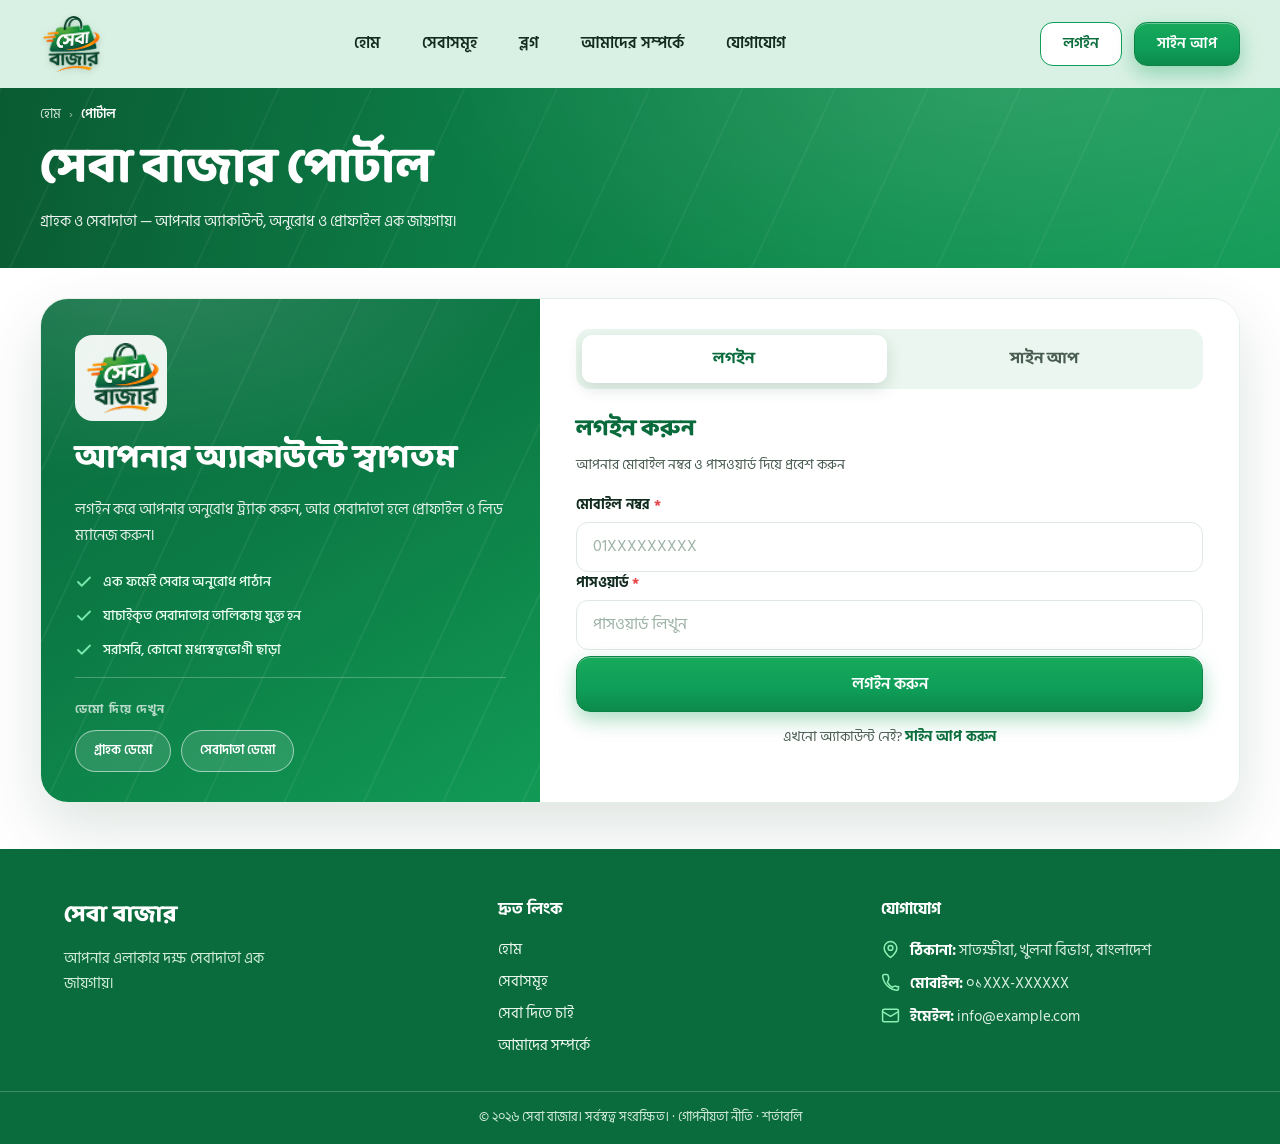
==== commit 64280924: "Dynamic provider accounts: signup→login persistence, services listing by skill New shared store js/a" ====
--- a/portal.html
+++ b/portal.html
@@ -265,6 +265,7 @@
 <script src="js/components.js"></script>
 <script src="js/main.js"></script>
 <script src="js/data-locations.js"></script>
+<script src="js/accounts.js"></script>
 <script src="js/portal.js"></script>
 </body>
 </html>
--- a/css/styles.css
+++ b/css/styles.css
@@ -598,76 +598,44 @@
 }
 .stat-label { color: var(--ink-soft); font-size: .9rem; margin-top: 2px; }
 
-/* ══════════ FOOTER ══════════ */
-.site-footer { background: var(--green-900); color: #d7e8dd; }
+/* ══════════ FOOTER (matches the সেবা বাজার draft footer) ══════════ */
+.site-footer { background: #0a6b3c; color: #e9f7ee; }
 .footer-grid {
   display: grid; grid-template-columns: 1.15fr 1fr 1fr;
-  gap: 48px; padding: 58px 24px 34px;
-}
-.logo--footer { gap: 10px; }
-.logo--footer .logo-mark {
-  width: 84px;
-  background: #ffffff;
-  border-radius: 16px;
-  padding: 7px 9px;           /* light tile keeps the dark wordmark legible on the dark footer */
-  filter: drop-shadow(0 4px 10px rgba(0,0,0,.35));
-}
-.footer-tagline { margin-top: 14px; font-size: .95rem; color: #a8c9b4; max-width: 34ch; }
+  gap: 48px; padding: 48px 24px 30px;
+}
+.footer-brand-name {
+  font-family: var(--font-display); font-weight: 800; color: #fff;
+  font-size: 1.45rem; letter-spacing: .2px; margin: 0 0 12px;
+}
+.footer-tagline { font-size: .92rem; color: #cfedd9; max-width: 30ch; margin: 0; line-height: 1.7; }
 
 .footer-heading {
-  color: #fff; font-size: 1.05rem; font-weight: 700;
-  margin-bottom: 16px; font-family: var(--font-body);
+  color: #fff; font-size: 1rem; font-weight: 700;
+  margin: 0 0 12px; font-family: var(--font-body);
 }
 .footer-link {
-  display: block; color: #d7e8dd; text-decoration: none;
-  padding: 5px 0; font-size: .95rem; transition: color .15s ease, transform .15s ease;
-}
-.footer-link:hover { color: #ffb877; transform: translateX(4px); }
+  display: block; color: #e9f7ee; text-decoration: none;
+  padding: 4px 0; font-size: .93rem; transition: color .15s ease, transform .15s ease;
+}
+.footer-link:hover { color: #ffffff; transform: translateX(4px); text-decoration: underline; text-underline-offset: 3px; }
 
 .footer-contact {
   display: flex; align-items: flex-start; gap: 10px;
-  font-size: .95rem; padding: 5px 0; color: #c3dcd0;
-}
-.footer-contact svg { color: #6fd3a0; flex-shrink: 0; margin-top: 2px; }
-
-.footer-bottom { border-top: 1px solid rgba(255,255,255,.14); }
+  font-size: .92rem; padding: 4px 0; color: #dcf0e4; line-height: 1.7; margin: 0;
+}
+.footer-contact svg { color: #8af0b4; flex: 0 0 auto; margin-top: 2px; }
+.footer-contact strong { color: #fff; font-weight: 700; }
+.footer-contact-link { color: #dcf0e4; text-decoration: none; }
+.footer-contact-link:hover { color: #fff; text-decoration: underline; text-underline-offset: 3px; }
+
+.footer-bottom { border-top: 1px solid rgba(255,255,255,.22); }
 .footer-bottom p {
-  text-align: center; padding: 16px 0;
-  font-size: .85rem; color: #93b8a2;
-}
-
-/* ══════════ AUTH MODAL ══════════ */
-.auth-overlay {
-  position: fixed; inset: 0; z-index: 200;
-  background: rgba(6, 32, 19, 0.6);
-  backdrop-filter: blur(6px); -webkit-backdrop-filter: blur(6px);
-  display: grid; place-items: center; padding: 20px;
-  animation: fadeIn .25s ease;
-}
-@keyframes fadeIn { from { opacity: 0; } to { opacity: 1; } }
-.auth-modal {
-  position: relative; width: min(430px, 100%);
-  background: #fff; border-radius: var(--radius-lg);
-  box-shadow: 0 30px 80px rgba(0,0,0,.35);
-  padding: 34px 30px 26px; text-align: center;
-  animation: modalIn .35s cubic-bezier(.2,1.4,.4,1);
-}
-@keyframes modalIn { from { opacity: 0; transform: translateY(30px) scale(.94); } to { opacity: 1; transform: none; } }
-.auth-close {
-  position: absolute; top: 14px; right: 14px;
-  width: 38px; height: 38px; border-radius: 10px;
-  display: grid; place-items: center; color: var(--ink-soft);
-  background: var(--mint-soft); transition: background .15s ease;
-}
-.auth-close:hover { background: #dcefe4; }
-.auth-logo { display: flex; justify-content: center; margin-bottom: 6px; }
-.logo-mark--sm { width: 104px; }
-.auth-title { font-family: var(--font-display); color: var(--headline); font-size: 1.5rem; font-weight: 800; }
-.auth-sub { color: var(--ink-soft); font-size: .92rem; margin-top: 4px; }
-.auth-form { margin-top: 18px; text-align: left; display: flex; flex-direction: column; gap: 12px; }
-.auth-submit { width: 100%; height: 50px; border-radius: var(--radius-sm); }
-.auth-switch { margin-top: 16px; font-size: .9rem; color: var(--ink-soft); }
-.auth-switch-btn { color: var(--green-700); font-weight: 700; text-decoration: underline; text-underline-offset: 3px; }
+  text-align: center; padding: 15px 0;
+  font-size: .84rem; color: #d3ecdd; margin: 0;
+}
+.footer-legal-link { color: #d3ecdd; text-decoration: none; }
+.footer-legal-link:hover { color: #fff; text-decoration: underline; text-underline-offset: 3px; }
 
 /* ══════════ TOAST ══════════ */
 .toast {
@@ -1773,6 +1741,10 @@
 }
 a.portal-save { display: flex; justify-content: center; margin-top: 10px; text-decoration: none; }
 
+/* profile editor: provider area cascade — proper vertical rhythm between the selects */
+#profileProviderFields { display: flex; flex-direction: column; gap: 10px; margin: 0 0 14px; }
+#profileProviderFields[hidden] { display: none; }
+
 .portal-availability { margin: 4px 0 14px; }
 .portal-switch-row {
   position: relative; display: flex; align-items: center; justify-content: space-between; gap: 14px;
@@ -1804,3 +1776,14 @@
   .contact-grid--area { grid-template-columns: 1fr; }
   .portal-role-cards { grid-template-columns: 1fr; }
 }
+
+/* ══════════ LEGAL PAGES (privacy.html / terms.html) ══════════ */
+.legal-body { background: #fff; padding: 30px 0 44px; }
+.legal-inner { max-width: 860px; }
+.legal-note {
+  background: #fef9e7; border: 1px solid #fde68a; color: #92400e;
+  border-radius: 10px; padding: 10px 14px; font-size: .82rem; line-height: 1.6;
+  margin: 0 0 20px;
+}
+.legal-list { color: var(--ink-soft); line-height: 1.85; padding-left: 22px; margin: 0 0 6px; }
+.legal-list li { margin-bottom: 8px; }
